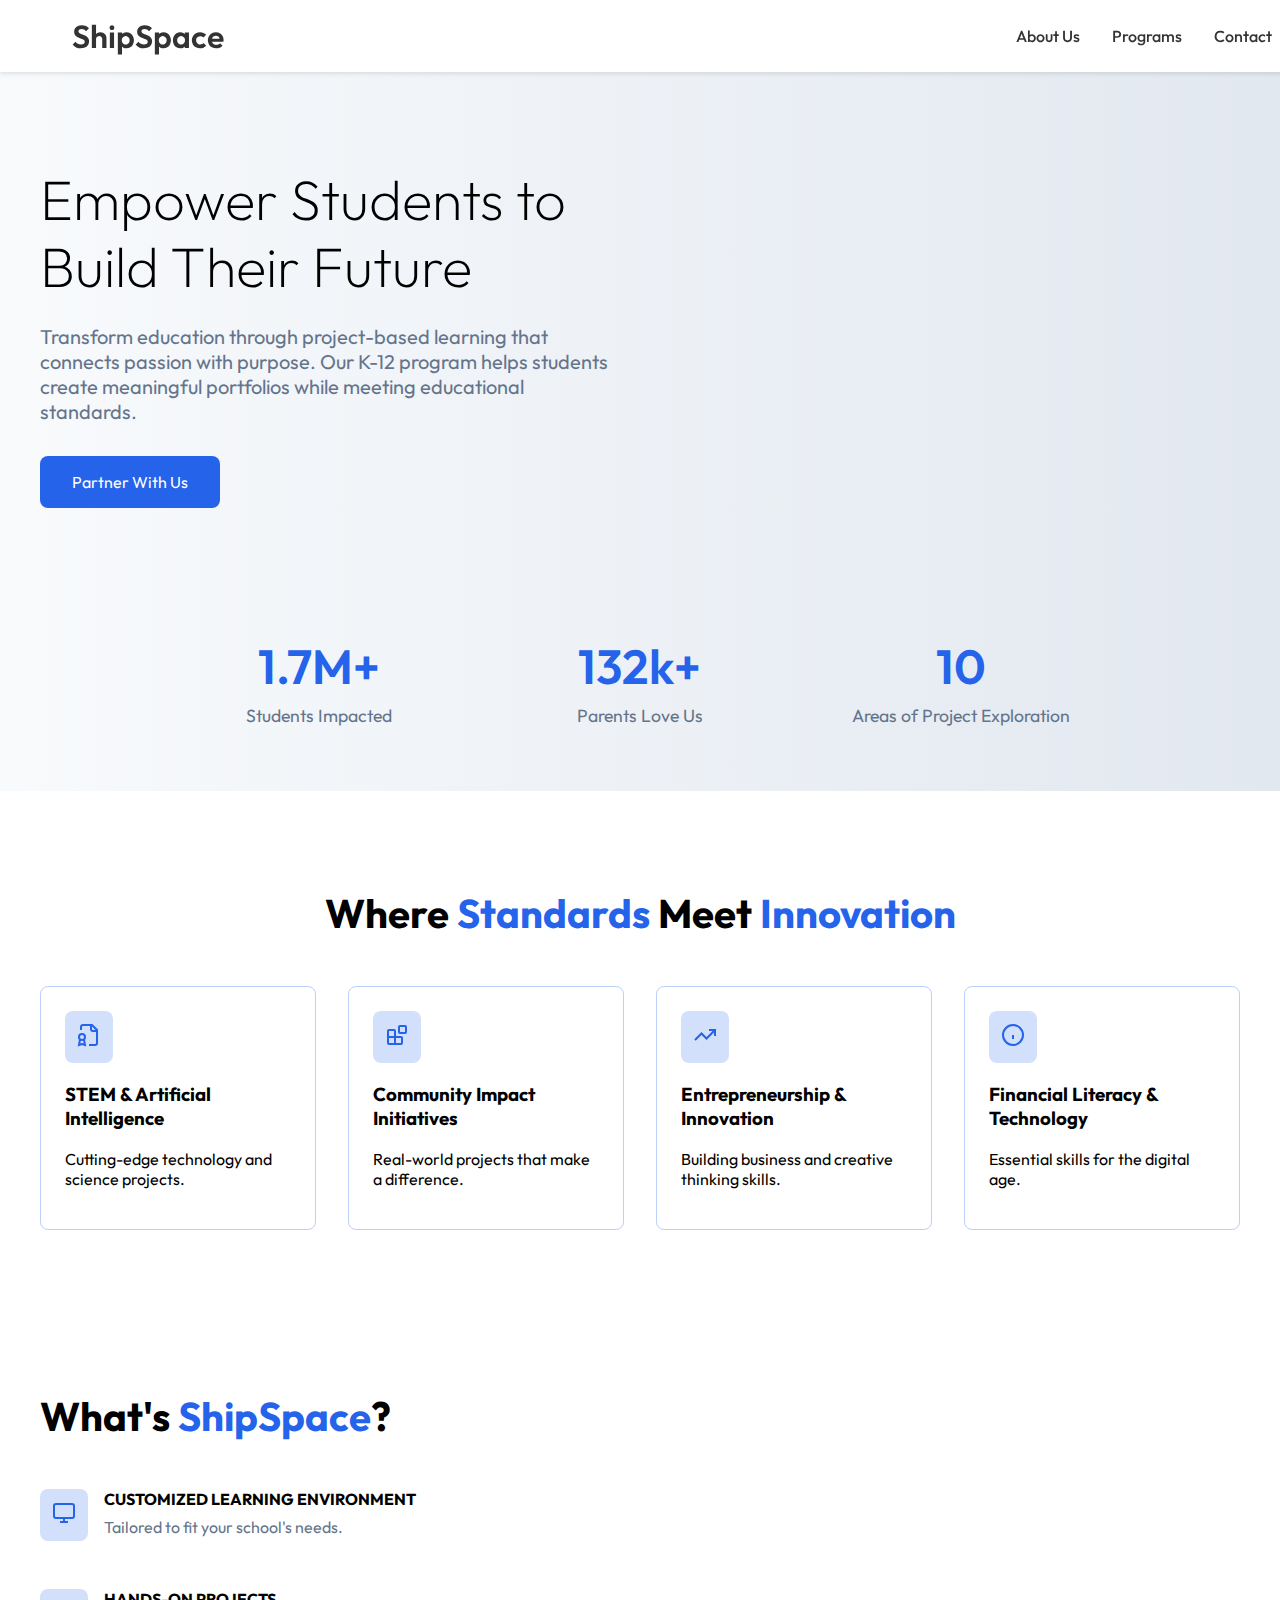
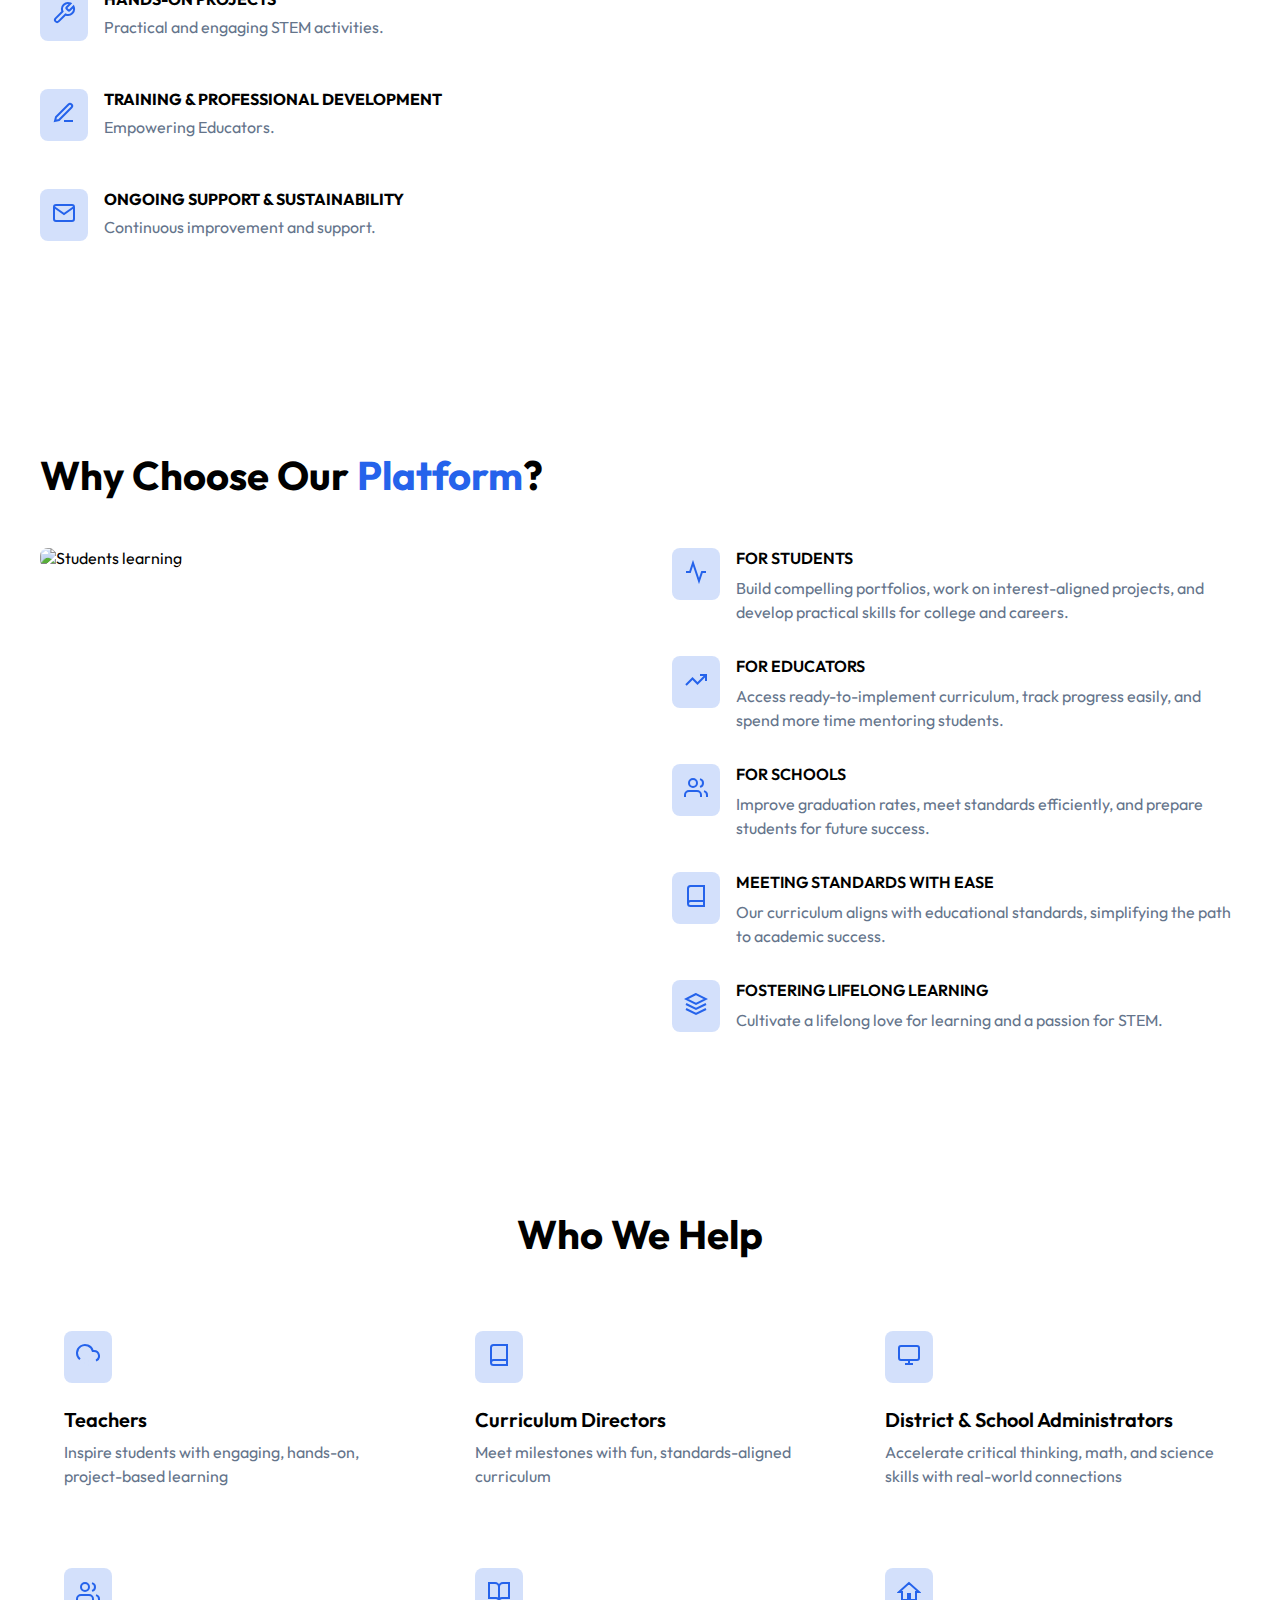
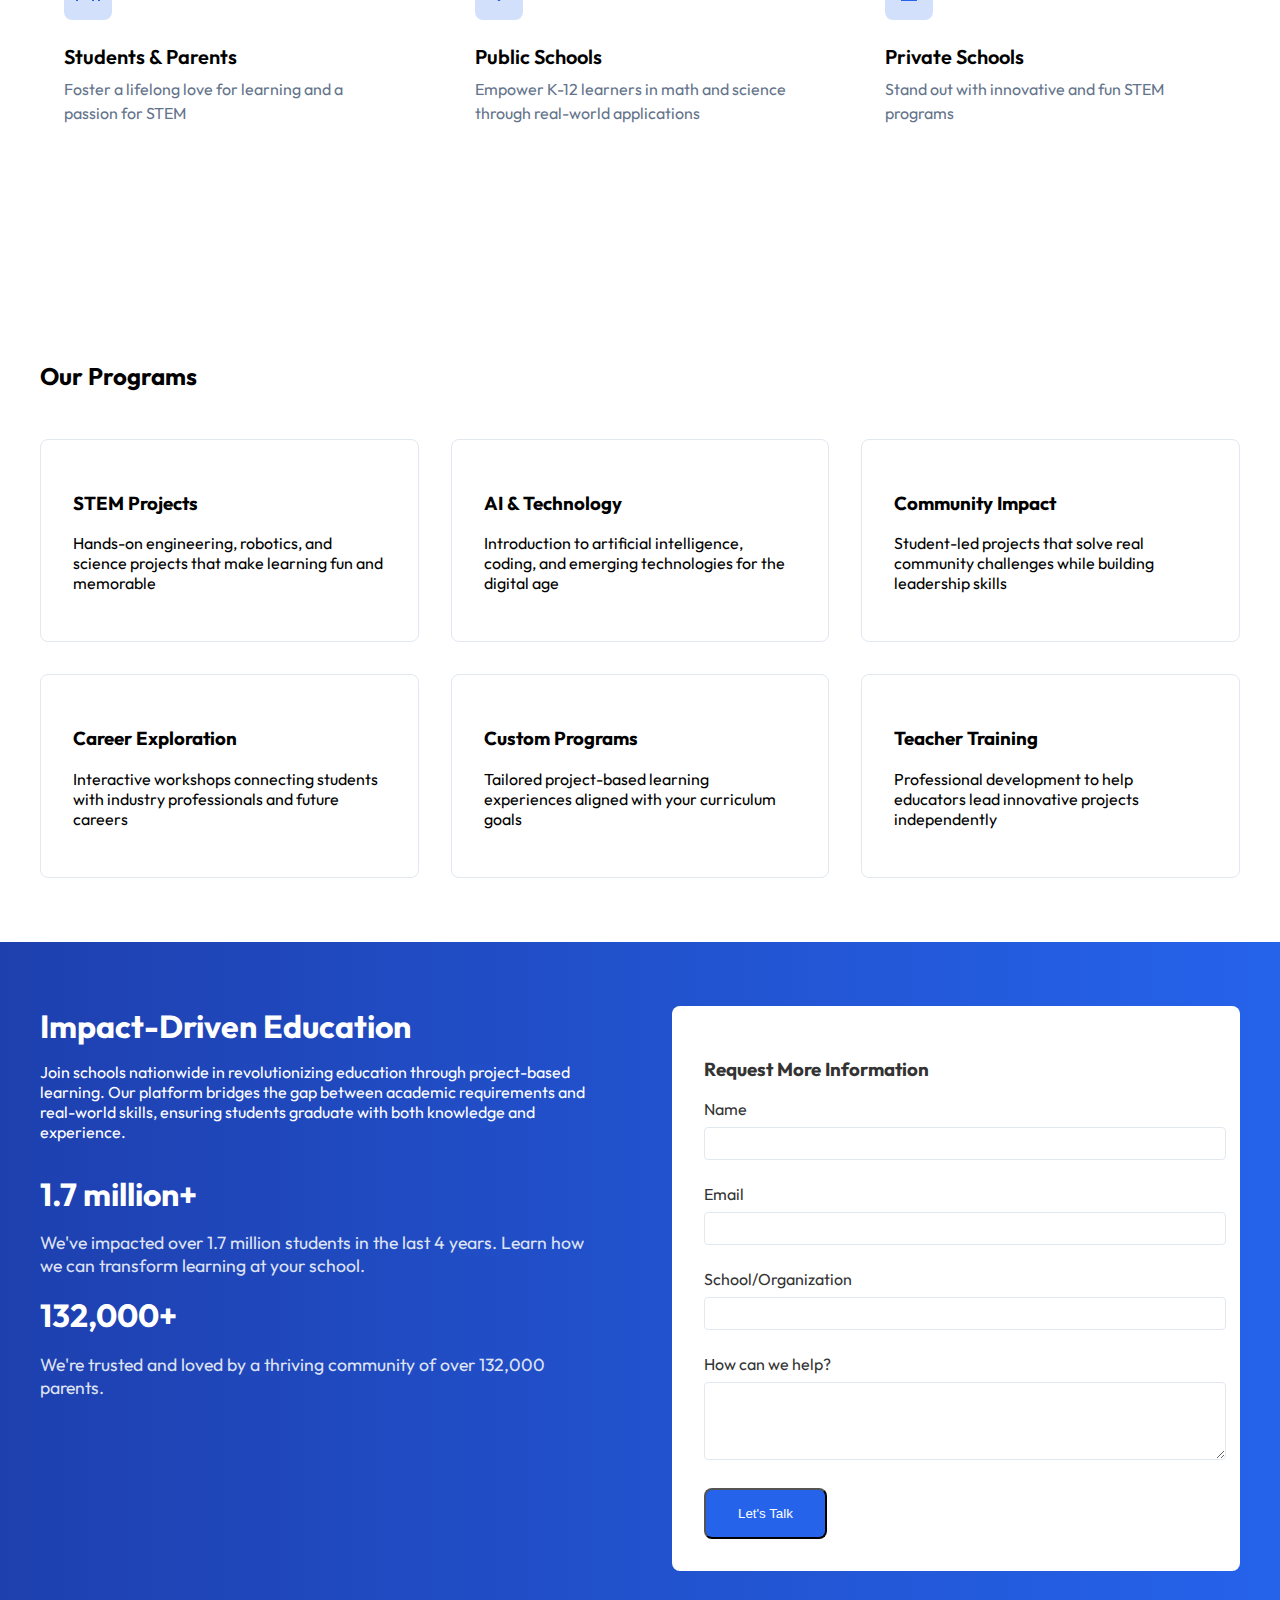
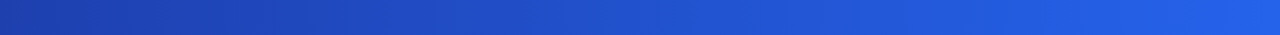
==== index.html @ 809495e4 "first commit" ====
<!DOCTYPE html>
<html lang="en">
<head>
    <meta charset="UTF-8">
    <meta name="viewport" content="width=device-width, initial-scale=1.0">
    <title>ShipSpace</title>
    <link rel="preconnect" href="https://fonts.googleapis.com">
    <link rel="preconnect" href="https://fonts.gstatic.com" crossorigin>
    <link href="https://fonts.googleapis.com/css2?family=Outfit:wght@100;200;300;400;500;600;700&display=swap" rel="stylesheet">
    
    <style>
        /* Base styles */
        html {
            scroll-behavior: smooth;
            font-family: 'Outfit', sans-serif;
        }

        body {
            margin: 0;
            padding: 0;
            overflow-x: hidden;
        }

        /* Navbar styles */
        .navbar {
            position: fixed;
            top: 0;
            width: 100%;
            background-color: white;
            padding: 1rem 2rem;
            box-shadow: 0 2px 4px rgba(0,0,0,0.1);
            z-index: 1000;
        }

        .navbar-content {
            max-width: 1200px;
            margin: 0 auto;
            display: flex;
            justify-content: space-between;
            align-items: center;
        }

        .logo {
            font-size: 2rem;
            font-weight: 600;
            color: #333;
            text-decoration: none;
        }

        .nav-links {
            display: flex;
            gap: 2rem;
        }

        .nav-links a {
            text-decoration: none;
            color: #333;
            font-weight: 500;
            transition: color 0.3s;
        }

        .nav-links a:hover {
            color: #2563eb;
        }

        /* Hero section */
        .hero {
            padding: 8rem 2rem 2rem;
            background: linear-gradient(to right, #f8fafc, #e2e8f0);
            min-height: auto;
            display: flex;
            flex-direction: column;
            align-items: center;
        }

        .hero-content {
            max-width: 1200px;
            margin: 0 auto;
            display: grid;
            grid-template-columns: 1fr 1fr;
            gap: 4rem;
            align-items: center;
        }

        .hero-text h1 {
            font-size: 3.5rem;
            font-weight: 200;
            margin-bottom: 1.5rem;
            line-height: 1.2;
        }

        .hero-text p {
            font-size: 1.25rem;
            color: #64748b;
            margin-bottom: 2rem;
        }

        .cta-button {
            display: inline-block;
            padding: 1rem 2rem;
            background-color: #2563eb;
            color: white;
            text-decoration: none;
            border-radius: 0.5rem;
            transition: background-color 0.3s;
        }

        .cta-button:hover {
            background-color: #1d4ed8;
        }

        /* Features section */
        .features {
            padding: 0 2rem 8rem;
            background: white;
        }

        .features-content {
            max-width: 1200px;
            margin: 0 auto;
            margin-bottom: 4rem;
        }

        .features-grid {
            display: grid;
            grid-template-columns: repeat(3, 1fr);
            gap: 2rem;
            margin-top: 3rem;
        }

        .feature-card {
            padding: 2rem;
            border: 1px solid #e2e8f0;
            border-radius: 0.5rem;
            transition: transform 0.3s, box-shadow 0.3s;
        }

        .feature-card:hover {
            transform: translateY(-5px);
            box-shadow: 0 4px 6px rgba(0,0,0,0.1);
        }

        /* Contact section */
        .contact {
            padding: 4rem 2rem;
            background: linear-gradient(to right, #1e40af, #2563eb);
            color: white;
        }

        .contact-content {
            max-width: 1200px;
            margin: 0 auto;
            display: grid;
            grid-template-columns: 1fr 1fr;
            gap: 4rem;
        }

        .contact-form {
            background: white;
            padding: 2rem;
            border-radius: 0.5rem;
            color: #333;
        }

        .form-group {
            margin-bottom: 1.5rem;
        }

        .form-group label {
            display: block;
            margin-bottom: 0.5rem;
        }

        .form-group input,
        .form-group textarea {
            width: 100%;
            padding: 0.5rem;
            border: 1px solid #e2e8f0;
            border-radius: 0.25rem;
        }

        /* Footer */
        .footer {
            background: #0f172a;
            color: white;
            padding: 4rem 2rem;
        }

        .footer-content {
            max-width: 1200px;
            margin: 0 auto;
            display: grid;
            grid-template-columns: repeat(4, 1fr);
            gap: 2rem;
        }

        .footer-column h3 {
            margin-bottom: 1.5rem;
        }

        .footer-column ul {
            list-style: none;
            padding: 0;
        }

        .footer-column ul li {
            margin-bottom: 0.5rem;
        }

        .footer-column ul a {
            color: #94a3b8;
            text-decoration: none;
            transition: color 0.3s;
        }

        .footer-column ul a:hover {
            color: white;
        }

        /* Responsive design */
        @media (max-width: 768px) {
            .hero-content,
            .features-grid,
            .contact-content,
            .footer-content {
                grid-template-columns: 1fr;
            }

            .nav-links {
                display: none;
            }

            .hero {
                padding: 6rem 1rem 3rem;
            }

            .hero-text h1 {
                font-size: 2.5rem;
            }
        }

        /* Add these styles to your existing CSS */

        .text-blue {
            color: #2563eb;
        }

        .text-center {
            text-align: center;
        }

        /* Benefits section */
        .benefits {
            padding: 4rem 2rem;
            background: white;
        }

        .benefits-content {
            max-width: 1200px;
            margin: 0 auto;
        }

        .benefits-content h2 {
            font-size: 2.5rem;
            margin-bottom: 3rem;
        }

        .benefits-grid {
            display: grid;
            grid-template-columns: repeat(4, 1fr);
            gap: 2rem;
        }

        .benefit-card {
            padding: 1.5rem;
            border: 1px solid rgba(37, 99, 235, 0.3);
            border-radius: 0.5rem;
            transition: all 0.3s ease;
        }

        .benefit-card:hover {
            background: #EFF2FE;
        }

        .icon-container {
            background: rgba(37, 99, 235, 0.2);
            width: fit-content;
            padding: 0.75rem;
            border-radius: 0.5rem;
            margin-bottom: 1rem;
        }

        .icon-container svg {
            color: #2563eb;
        }

        /* What's ShipSpace section */
        .what-is {
            padding: 4rem 2rem;
            background: white;
        }

        .what-is-content {
            max-width: 1200px;
            margin: 0 auto;
        }

        .what-is-content h2 {
            font-size: 2.5rem;
            margin-bottom: 3rem;
        }

        .what-is-grid {
            display: grid;
            grid-template-columns: 1fr 1fr;
            gap: 4rem;
            align-items: center;
        }

        .feature-item {
            display: flex;
            gap: 1rem;
            margin-bottom: 2rem;
        }

        .feature-item h3 {
            font-size: 1rem;
            text-transform: uppercase;
            margin: 0;
        }

        .feature-item p {
            margin: 0.5rem 0 0 0;
            color: #64748b;
        }

        /* Responsive adjustments */
        @media (max-width: 768px) {
            .benefits-grid {
                grid-template-columns: 1fr 1fr;
            }
            
            .what-is-grid {
                grid-template-columns: 1fr;
            }
        }

        @media (max-width: 480px) {
            .benefits-grid {
                grid-template-columns: 1fr;
            }
        }

        /* Add these styles to your existing CSS */

        .why-section {
            padding: 4rem 2rem;
            background: white;
        }

        .why-content {
            max-width: 1200px;
            margin: 0 auto;
        }

        .why-content h2 {
            font-size: 2.5rem;
            margin-bottom: 3rem;
        }

        .why-grid {
            display: grid;
            grid-template-columns: 1fr 1fr;
            gap: 4rem;
            align-items: start;
        }

        .why-image img {
            width: 100%;
            height: auto;
            border-radius: 0.5rem;
        }

        .why-features {
            display: flex;
            flex-direction: column;
            gap: 2rem;
        }

        .why-feature {
            display: flex;
            gap: 1rem;
            align-items: flex-start;
        }

        .why-feature-text h3 {
            font-size: 1rem;
            font-weight: 600;
            margin: 0;
            text-transform: uppercase;
        }

        .why-feature-text p {
            margin: 0.5rem 0 0 0;
            color: #64748b;
            line-height: 1.5;
        }

        @media (max-width: 768px) {
            .why-grid {
                grid-template-columns: 1fr;
            }
            
            .why-image {
                order: -1;
            }
        }

        /* Add these styles to your existing CSS */

        .who-we-help {
            padding: 4rem 2rem;
            background: white;
        }

        .who-we-help-content {
            max-width: 1200px;
            margin: 0 auto;
        }

        .who-we-help-content h2 {
            font-size: 2.5rem;
            margin-bottom: 3rem;
        }

        .help-grid {
            display: grid;
            grid-template-columns: repeat(3, 1fr);
            gap: 2rem;
        }

        .help-card {
            display: flex;
            flex-direction: column;
            gap: 0.5rem;
            padding: 1.5rem;
            border-radius: 0.5rem;
            transition: all 0.3s ease;
            cursor: pointer;
        }

        .help-card:hover {
            background: #EFF2FE;
        }

        .help-card h3 {
            font-size: 1.25rem;
            font-weight: 600;
            margin: 0;
        }

        .help-card p {
            color: #64748b;
            margin: 0;
            line-height: 1.5;
        }

        /* Add this to your existing media queries */
        @media (max-width: 768px) {
            .help-grid {
                grid-template-columns: repeat(2, 1fr);
            }
        }

        @media (max-width: 480px) {
            .help-grid {
                grid-template-columns: 1fr;
            }
        }

        /* Add this to your existing style section */
        .stats {
            padding: 2rem;
            margin-top: 4rem;
            background: transparent;
            width: 100%;
            margin-bottom: -2rem;
        }

        .stats-content {
            max-width: 1200px;
            margin: 0 auto;
            background: transparent;
            box-shadow: none;
            padding: 2rem;
        }

        .stats-grid {
            display: grid;
            grid-template-columns: repeat(3, 1fr);
            gap: 4rem;
            text-align: center;
            max-width: 900px;
            margin: 0 auto;
        }

        .stat-item h3 {
            font-size: 3rem;
            font-weight: 600;
            color: #2563eb;
            margin: 0;
        }

        .stat-item p {
            font-size: 1.1rem;
            color: #64748b;
            margin: 0.5rem 0 0 0;
        }

        @media (max-width: 768px) {
            .stats-grid {
                grid-template-columns: repeat(1, 1fr);
                gap: 2rem;
            }
            
            .stats {
                margin-top: -2rem;
                padding: 1rem;
            }
        }

        @media (max-width: 480px) {
            .stats-grid {
                grid-template-columns: 1fr;
            }
        }
    </style>
</head>
<body>
    <nav class="navbar">
        <div class="navbar-content">
            <a href="#" class="logo">ShipSpace</a>
            <div class="nav-links">
                <a href="#about">About Us</a>
                <a href="#programs">Programs</a>
                <a href="#contact-form">Contact</a>
            </div>
        </div>
    </nav>

    <section class="hero">
        <div class="hero-content">
            <div class="hero-text">
                <h1>Empower Students to Build Their Future</h1>
                <p>Transform education through project-based learning that connects passion with purpose. Our K-12 program helps students create meaningful portfolios while meeting educational standards.</p>
                <a href="#contact-form" class="cta-button">Partner With Us</a>
            </div>
            <div class="hero-image">
                <!-- Add your hero image here -->
            </div>
        </div>
        
        <div class="stats">
            <div class="stats-content">
                <div class="stats-grid">
                    <div class="stat-item">
                        <h3>1.7M+</h3>
                        <p>Students Impacted</p>
                    </div>
                    <div class="stat-item">
                        <h3>132k+</h3>
                        <p>Parents Love Us</p>
                    </div>
                    <div class="stat-item">
                        <h3>10</h3>
                        <p>Areas of Project Exploration</p>
                    </div>
                </div>
            </div>
        </div>
    </section>

    <section id="about" class="benefits">
        <div class="benefits-content">
            <h2 class="text-center">Where <span class="text-blue">Standards</span> Meet <span class="text-blue">Innovation</span></h2>
            <div class="benefits-grid">
                <div class="benefit-card">
                    <div class="icon-container">
                        <svg width="24" height="24" viewBox="0 0 24 24" fill="none" stroke="currentColor" stroke-width="2">
                            <path d="M12 22h6a2 2 0 0 0 2-2V7l-5-5H6a2 2 0 0 0-2 2v3"></path>
                            <path d="M14 2v4a2 2 0 0 0 2 2h4"></path>
                            <path d="M5 17a3 3 0 1 0 0-6 3 3 0 0 0 0 6z"></path>
                            <path d="M7 16.5L8 22l-3-1-3 1 1-5.5"></path>
                        </svg>
                    </div>
                    <h3>STEM & Artificial Intelligence</h3>
                    <p>Cutting-edge technology and science projects.</p>
                </div>
                <div class="benefit-card">
                    <div class="icon-container">
                        <svg width="24" height="24" viewBox="0 0 24 24" fill="none" stroke="currentColor" stroke-width="2">
                            <rect width="7" height="7" x="14" y="3" rx="1"></rect>
                            <path d="M10 21V8a1 1 0 0 0-1-1H4a1 1 0 0 0-1 1v12a1 1 0 0 0 1 1h12a1 1 0 0 0 1-1v-5a1 1 0 0 0-1-1H3"></path>
                        </svg>
                    </div>
                    <h3>Community Impact Initiatives</h3>
                    <p>Real-world projects that make a difference.</p>
                </div>
                <div class="benefit-card">
                    <div class="icon-container">
                        <svg width="24" height="24" viewBox="0 0 24 24" fill="none" stroke="currentColor" stroke-width="2">
                            <path d="M22 7L13.5 15.5 8.5 10.5 2 17"></path>
                            <path d="M16 7h6v6"></path>
                        </svg>
                    </div>
                    <h3>Entrepreneurship & Innovation</h3>
                    <p>Building business and creative thinking skills.</p>
                </div>
                <div class="benefit-card">
                    <div class="icon-container">
                        <svg width="24" height="24" viewBox="0 0 24 24" fill="none" stroke="currentColor" stroke-width="2">
                            <path d="M12 22C6.5 22 2 17.5 2 12S6.5 2 12 2s10 4.5 10 10-4.5 10-10 10z"></path>
                            <path d="M12 16v-4"></path>
                            <path d="M12 8h.01"></path>
                        </svg>
                    </div>
                    <h3>Financial Literacy & Technology</h3>
                    <p>Essential skills for the digital age.</p>
                </div>
            </div>
        </div>
    </section>

    <section class="what-is">
        <div class="what-is-content">
            <h2>What's <span class="text-blue">ShipSpace</span>?</h2>
            <div class="what-is-grid">
                <div class="what-is-text">
                    <div class="feature-item">
                        <div class="icon-container">
                            <svg width="24" height="24" viewBox="0 0 24 24" fill="none" stroke="currentColor" stroke-width="2">
                                <rect x="2" y="3" width="20" height="14" rx="2" ry="2"></rect>
                                <path d="M8 21h8"></path>
                                <path d="M12 17v4"></path>
                            </svg>
                        </div>
                        <div>
                            <h3>CUSTOMIZED LEARNING ENVIRONMENT</h3>
                            <p>Tailored to fit your school's needs.</p>
                        </div>
                    </div>
                    <div class="feature-item">
                        <div class="icon-container">
                            <svg width="24" height="24" viewBox="0 0 24 24" fill="none" stroke="currentColor" stroke-width="2">
                                <path d="M14.7 6.3a1 1 0 0 0 0 1.4l1.6 1.6a1 1 0 0 0 1.4 0l3.77-3.77a6 6 0 0 1-7.94 7.94l-6.91 6.91a2.12 2.12 0 0 1-3-3l6.91-6.91a6 6 0 0 1 7.94-7.94l-3.76 3.76z"></path>
                            </svg>
                        </div>
                        <div>
                            <h3>HANDS-ON PROJECTS</h3>
                            <p>Practical and engaging STEM activities.</p>
                        </div>
                    </div>
                    <div class="feature-item">
                        <div class="icon-container">
                            <svg width="24" height="24" viewBox="0 0 24 24" fill="none" stroke="currentColor" stroke-width="2">
                                <path d="M12 20h9"></path>
                                <path d="M16.5 3.5a2.12 2.12 0 0 1 3 3L7 19l-4 1 1-4L16.5 3.5z"></path>
                            </svg>
                        </div>
                        <div>
                            <h3>TRAINING & PROFESSIONAL DEVELOPMENT</h3>
                            <p>Empowering Educators.</p>
                        </div>
                    </div>
                    <div class="feature-item">
                        <div class="icon-container">
                            <svg width="24" height="24" viewBox="0 0 24 24" fill="none" stroke="currentColor" stroke-width="2">
                                <path d="M4 4h16c1.1 0 2 .9 2 2v12c0 1.1-.9 2-2 2H4c-1.1 0-2-.9-2-2V6c0-1.1.9-2 2-2z"></path>
                                <path d="M22 6l-10 7L2 6"></path>
                            </svg>
                        </div>
                        <div>
                            <h3>ONGOING SUPPORT & SUSTAINABILITY</h3>
                            <p>Continuous improvement and support.</p>
                        </div>
                    </div>
                </div>
                <div class="what-is-image">
                    <!-- Add your image here -->
                </div>
            </div>
        </div>
    </section>

    <section class="why-section">
        <div class="why-content">
            <h2>Why Choose Our <span class="text-blue">Platform</span>?</h2>
            <div class="why-grid">
                <div class="why-image">
                    <img src="classroom-image.jpg" alt="Students learning" class="rounded-lg">
                </div>
                <div class="why-features">
                    <div class="why-feature">
                        <div class="icon-container">
                            <svg width="24" height="24" viewBox="0 0 24 24" fill="none" stroke="currentColor" stroke-width="2">
                                <path d="M22 12h-4l-3 9L9 3l-3 9H2"></path>
                            </svg>
                        </div>
                        <div class="why-feature-text">
                            <h3>FOR STUDENTS</h3>
                            <p>Build compelling portfolios, work on interest-aligned projects, and develop practical skills for college and careers.</p>
                        </div>
                    </div>

                    <div class="why-feature">
                        <div class="icon-container">
                            <svg width="24" height="24" viewBox="0 0 24 24" fill="none" stroke="currentColor" stroke-width="2">
                                <path d="M22 7L13.5 15.5 8.5 10.5 2 17"></path>
                                <path d="M16 7h6v6"></path>
                            </svg>
                        </div>
                        <div class="why-feature-text">
                            <h3>FOR EDUCATORS</h3>
                            <p>Access ready-to-implement curriculum, track progress easily, and spend more time mentoring students.</p>
                        </div>
                    </div>

                    <div class="why-feature">
                        <div class="icon-container">
                            <svg width="24" height="24" viewBox="0 0 24 24" fill="none" stroke="currentColor" stroke-width="2">
                                <path d="M17 21v-2a4 4 0 0 0-4-4H5a4 4 0 0 0-4 4v2"></path>
                                <circle cx="9" cy="7" r="4"></circle>
                                <path d="M23 21v-2a4 4 0 0 0-3-3.87"></path>
                                <path d="M16 3.13a4 4 0 0 1 0 7.75"></path>
                            </svg>
                        </div>
                        <div class="why-feature-text">
                            <h3>FOR SCHOOLS</h3>
                            <p>Improve graduation rates, meet standards efficiently, and prepare students for future success.</p>
                        </div>
                    </div>

                    <div class="why-feature">
                        <div class="icon-container">
                            <svg width="24" height="24" viewBox="0 0 24 24" fill="none" stroke="currentColor" stroke-width="2">
                                <path d="M4 19.5v-15A2.5 2.5 0 0 1 6.5 2H20v20H6.5a2.5 2.5 0 0 1 0-5H20"></path>
                            </svg>
                        </div>
                        <div class="why-feature-text">
                            <h3>MEETING STANDARDS WITH EASE</h3>
                            <p>Our curriculum aligns with educational standards, simplifying the path to academic success.</p>
                        </div>
                    </div>

                    <div class="why-feature">
                        <div class="icon-container">
                            <svg width="24" height="24" viewBox="0 0 24 24" fill="none" stroke="currentColor" stroke-width="2">
                                <path d="M12 2L2 7l10 5 10-5-10-5zM2 17l10 5 10-5M2 12l10 5 10-5"></path>
                            </svg>
                        </div>
                        <div class="why-feature-text">
                            <h3>FOSTERING LIFELONG LEARNING</h3>
                            <p>Cultivate a lifelong love for learning and a passion for STEM.</p>
                        </div>
                    </div>
                </div>
            </div>
        </div>
    </section>

    <section class="who-we-help">
        <div class="who-we-help-content">
            <h2 class="text-center">Who We Help</h2>
            <div class="help-grid">
                <div class="help-card">
                    <div class="icon-container">
                        <svg width="24" height="24" viewBox="0 0 24 24" fill="none" stroke="currentColor" stroke-width="2">
                            <path d="M20 17.58A5 5 0 0018 8h-1.26A8 8 0 104 16.25"></path>
                            <path d="M8 16h.01"></path>
                            <path d="M8 20h.01"></path>
                            <path d="M12 18h.01"></path>
                            <path d="M12 22h.01"></path>
                            <path d="M16 16h.01"></path>
                            <path d="M16 20h.01"></path>
                        </svg>
                    </div>
                    <h3>Teachers</h3>
                    <p>Inspire students with engaging, hands-on, project-based learning</p>
                </div>

                <div class="help-card">
                    <div class="icon-container">
                        <svg width="24" height="24" viewBox="0 0 24 24" fill="none" stroke="currentColor" stroke-width="2">
                            <path d="M4 19.5v-15A2.5 2.5 0 016.5 2H20v20H6.5a2.5 2.5 0 010-5H20"></path>
                        </svg>
                    </div>
                    <h3>Curriculum Directors</h3>
                    <p>Meet milestones with fun, standards-aligned curriculum</p>
                </div>

                <div class="help-card">
                    <div class="icon-container">
                        <svg width="24" height="24" viewBox="0 0 24 24" fill="none" stroke="currentColor" stroke-width="2">
                            <rect x="2" y="3" width="20" height="14" rx="2" ry="2"></rect>
                            <path d="M8 21h8"></path>
                            <path d="M12 17v4"></path>
                        </svg>
                    </div>
                    <h3>District & School Administrators</h3>
                    <p>Accelerate critical thinking, math, and science skills with real-world connections</p>
                </div>

                <div class="help-card">
                    <div class="icon-container">
                        <svg width="24" height="24" viewBox="0 0 24 24" fill="none" stroke="currentColor" stroke-width="2">
                            <path d="M17 21v-2a4 4 0 00-4-4H5a4 4 0 00-4 4v2"></path>
                            <circle cx="9" cy="7" r="4"></circle>
                            <path d="M23 21v-2a4 4 0 00-3-3.87"></path>
                            <path d="M16 3.13a4 4 0 010 7.75"></path>
                        </svg>
                    </div>
                    <h3>Students & Parents</h3>
                    <p>Foster a lifelong love for learning and a passion for STEM</p>
                </div>

                <div class="help-card">
                    <div class="icon-container">
                        <svg width="24" height="24" viewBox="0 0 24 24" fill="none" stroke="currentColor" stroke-width="2">
                            <path d="M2 3h6a4 4 0 014 4v14a3 3 0 00-3-3H2z"></path>
                            <path d="M22 3h-6a4 4 0 00-4 4v14a3 3 0 013-3h7z"></path>
                        </svg>
                    </div>
                    <h3>Public Schools</h3>
                    <p>Empower K-12 learners in math and science through real-world applications</p>
                </div>

                <div class="help-card">
                    <div class="icon-container">
                        <svg width="24" height="24" viewBox="0 0 24 24" fill="none" stroke="currentColor" stroke-width="2">
                            <path d="M12 3L2 12h3v8h6v-6h2v6h6v-8h3L12 3z"></path>
                        </svg>
                    </div>
                    <h3>Private Schools</h3>
                    <p>Stand out with innovative and fun STEM programs</p>
                </div>
            </div>
        </div>
    </section>

    <section id="programs" class="features"></section>
        <div class="features-content">
            <h2>Our Programs</h2>
            <div class="features-grid">
                <div class="feature-card">
                    <h3>STEM Projects</h3>
                    <p>Hands-on engineering, robotics, and science projects that make learning fun and memorable</p>
                </div>
                <div class="feature-card">
                    <h3>AI & Technology</h3>
                    <p>Introduction to artificial intelligence, coding, and emerging technologies for the digital age</p>
                </div>
                <div class="feature-card">
                    <h3>Community Impact</h3>
                    <p>Student-led projects that solve real community challenges while building leadership skills</p>
                </div>
                <div class="feature-card">
                    <h3>Career Exploration</h3>
                    <p>Interactive workshops connecting students with industry professionals and future careers</p>
                </div>
                <div class="feature-card">
                    <h3>Custom Programs</h3>
                    <p>Tailored project-based learning experiences aligned with your curriculum goals</p>
                </div>
                <div class="feature-card">
                    <h3>Teacher Training</h3>
                    <p>Professional development to help educators lead innovative projects independently</p>
                </div>
            </div>
        </div>
    </section>

    <section id="impact" class="contact" style="background: linear-gradient(to right, #1e40af, #2563eb);">
        <div class="contact-content">
            <div class="contact-info">
                <h2 style="font-size: 2.0rem; margin: 0;">Impact-Driven Education</h2>
                <p style="margin-bottom: 2rem;">Join schools nationwide in revolutionizing education through project-based learning. Our platform bridges the gap between academic requirements and real-world skills, ensuring students graduate with both knowledge and experience.</p>
                <div class="impact-stats">
                    <div>
                        <h3 style="font-size: 2.0rem; margin: 0;">1.7 million+</h3>
                        <p style="font-size: 1.1rem; color: #f1f5f9; opacity: 0.9;">We've impacted over 1.7 million students in the last 4 years. Learn how we can transform learning at your school.</p>
                    </div>
                    <div>
                        <h3 style="font-size: 2.0rem; margin: 0;">132,000+</h3>
                        <p style="font-size: 1.1rem; color: #f1f5f9; opacity: 0.9;">We're trusted and loved by a thriving community of over 132,000 parents.</p>
                    </div>
                </div>
            </div>
            <div class="contact-form">
                <div id="contact-form">
                    <h3>Request More Information</h3>
                    <form action="https://formspree.io/f/xqakrzwn" method="POST">
                        <div class="form-group">
                            <label for="name">Name</label>
                            <input type="text" id="name" name="name" required>
                        </div>
                        <div class="form-group">
                            <label for="email">Email</label>
                            <input type="email" id="email" name="email" required>
                        </div>
                        <div class="form-group">
                            <label for="school">School/Organization</label>
                            <input type="text" id="school" name="school" required>
                        </div>
                        <div class="form-group">
                            <label for="message">How can we help?</label>
                            <textarea id="message" name="message" rows="4" required></textarea>
                        </div>
                        <button type="submit" class="cta-button">Let's Talk</button>
                    </form>
                </div>
            </div>
        </div>
    </section>

    <!-- Footer Section (Commented Out)
    <footer class="footer">
        <div class="footer-content">
            <div class="footer-column">
                <h3>ShipSpace</h3>
                <p>Transforming education through hands-on learning</p>
            </div>
            <div class="footer-column">
                <h3>Programs</h3>
                <ul>
                    <li><a href="#">STEM Projects</a></li>
                    <li><a href="#">AI & Technology</a></li>
                    <li><a href="#">Community Impact</a></li>
                    <li><a href="#">Career Exploration</a></li>
                </ul>
            </div>
            <div class="footer-column">
                <h3>Company</h3>
                <ul>
                    <li><a href="#">About Us</a></li>
                    <li><a href="#">Our Impact</a></li>
                    <li><a href="#">Careers</a></li>
                    <li><a href="#">Blog</a></li>
                </ul>
            </div>
            <div class="footer-column">
                <h3>Connect</h3>
                <ul>
                    <li><a href="#">Contact Us</a></li>
                    <li><a href="#">Partner With Us</a></li>
                    <li><a href="#">Newsletter</a></li>
                </ul>
            </div>
        </div>
    </footer>
    -->
</body>
</html>
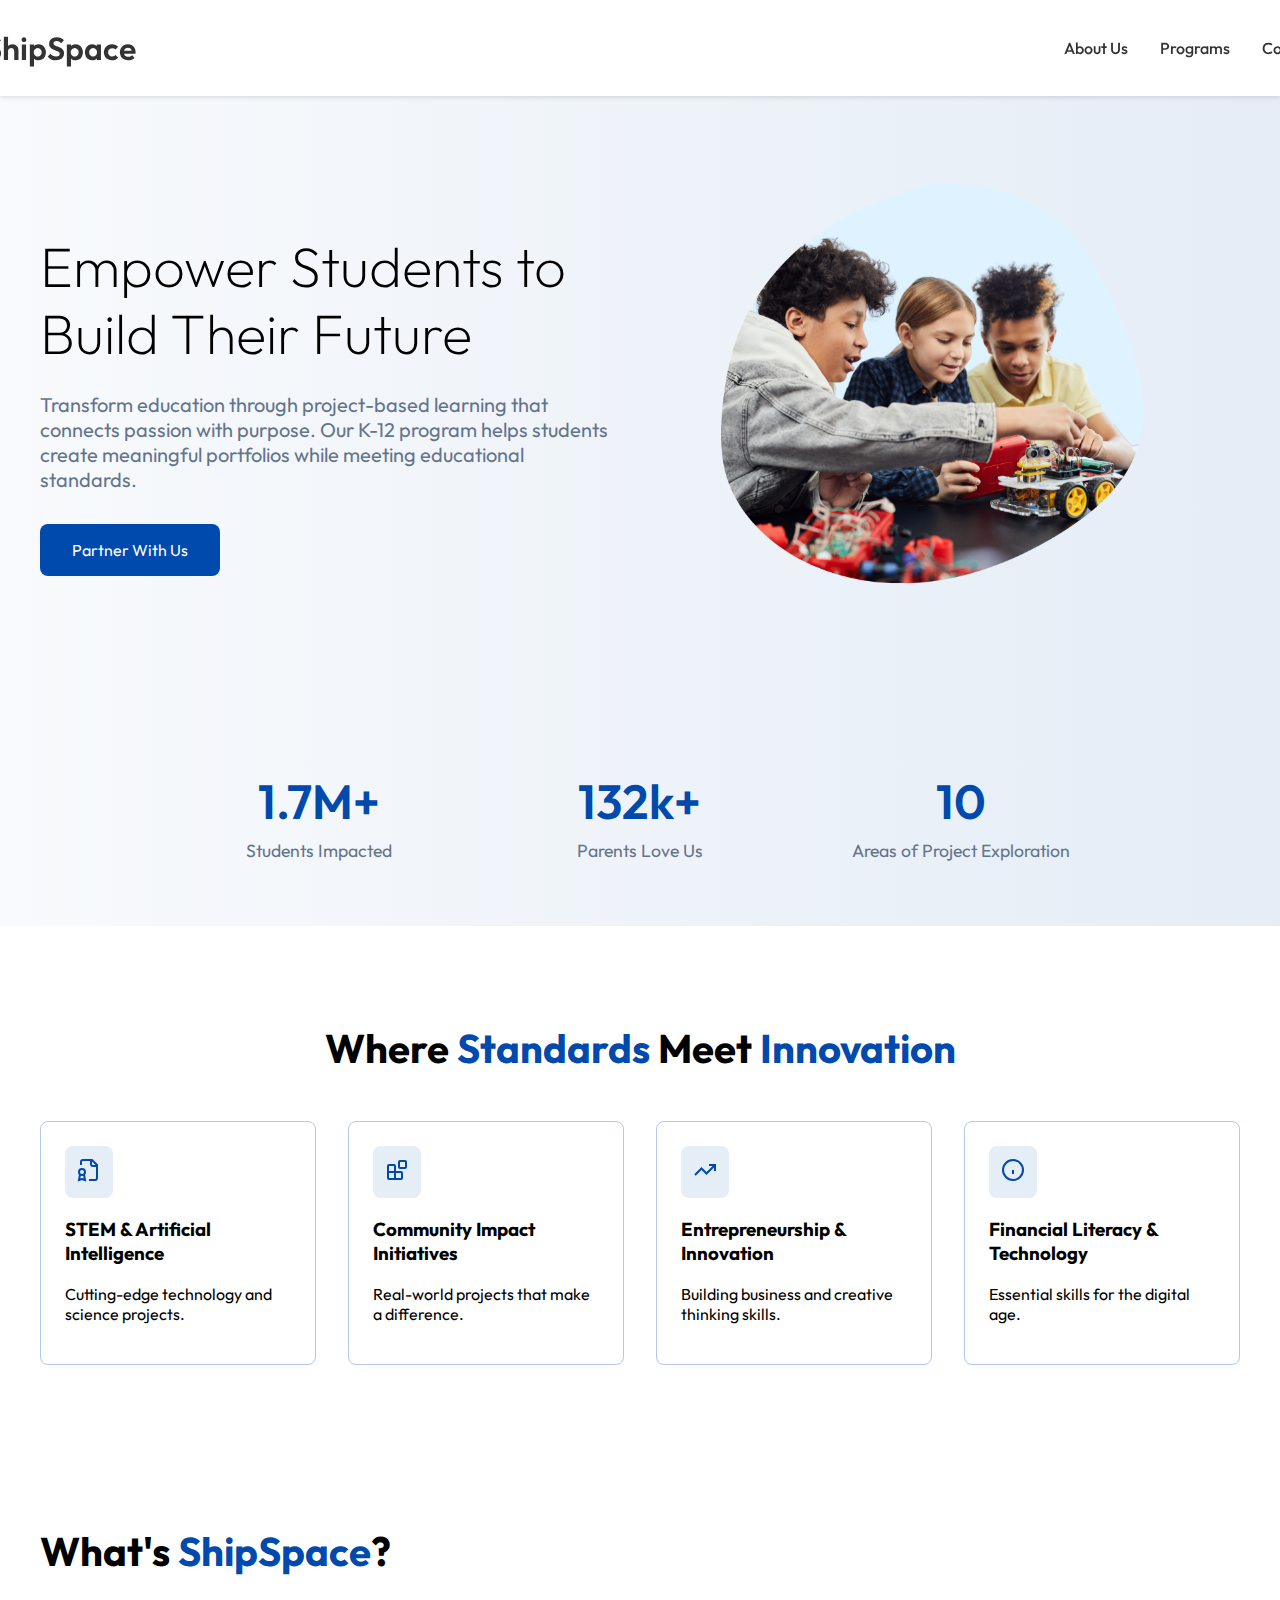
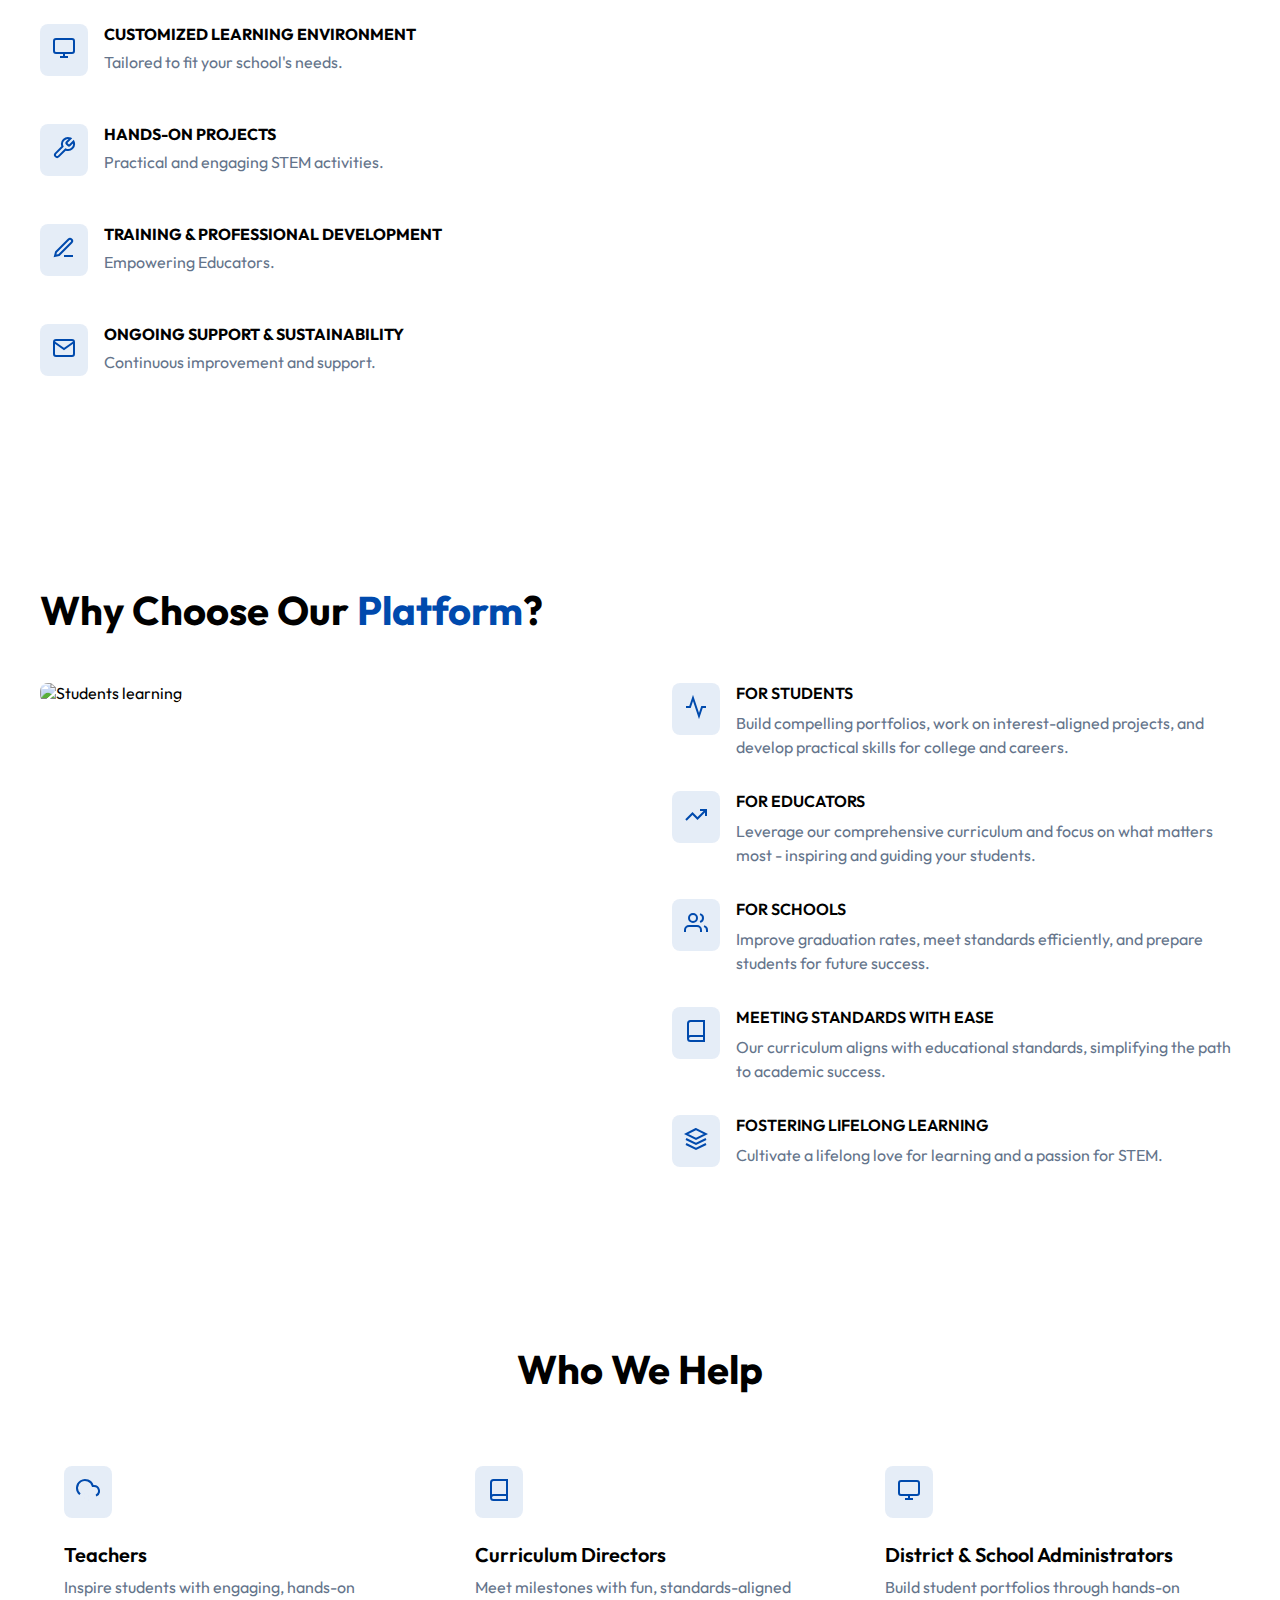
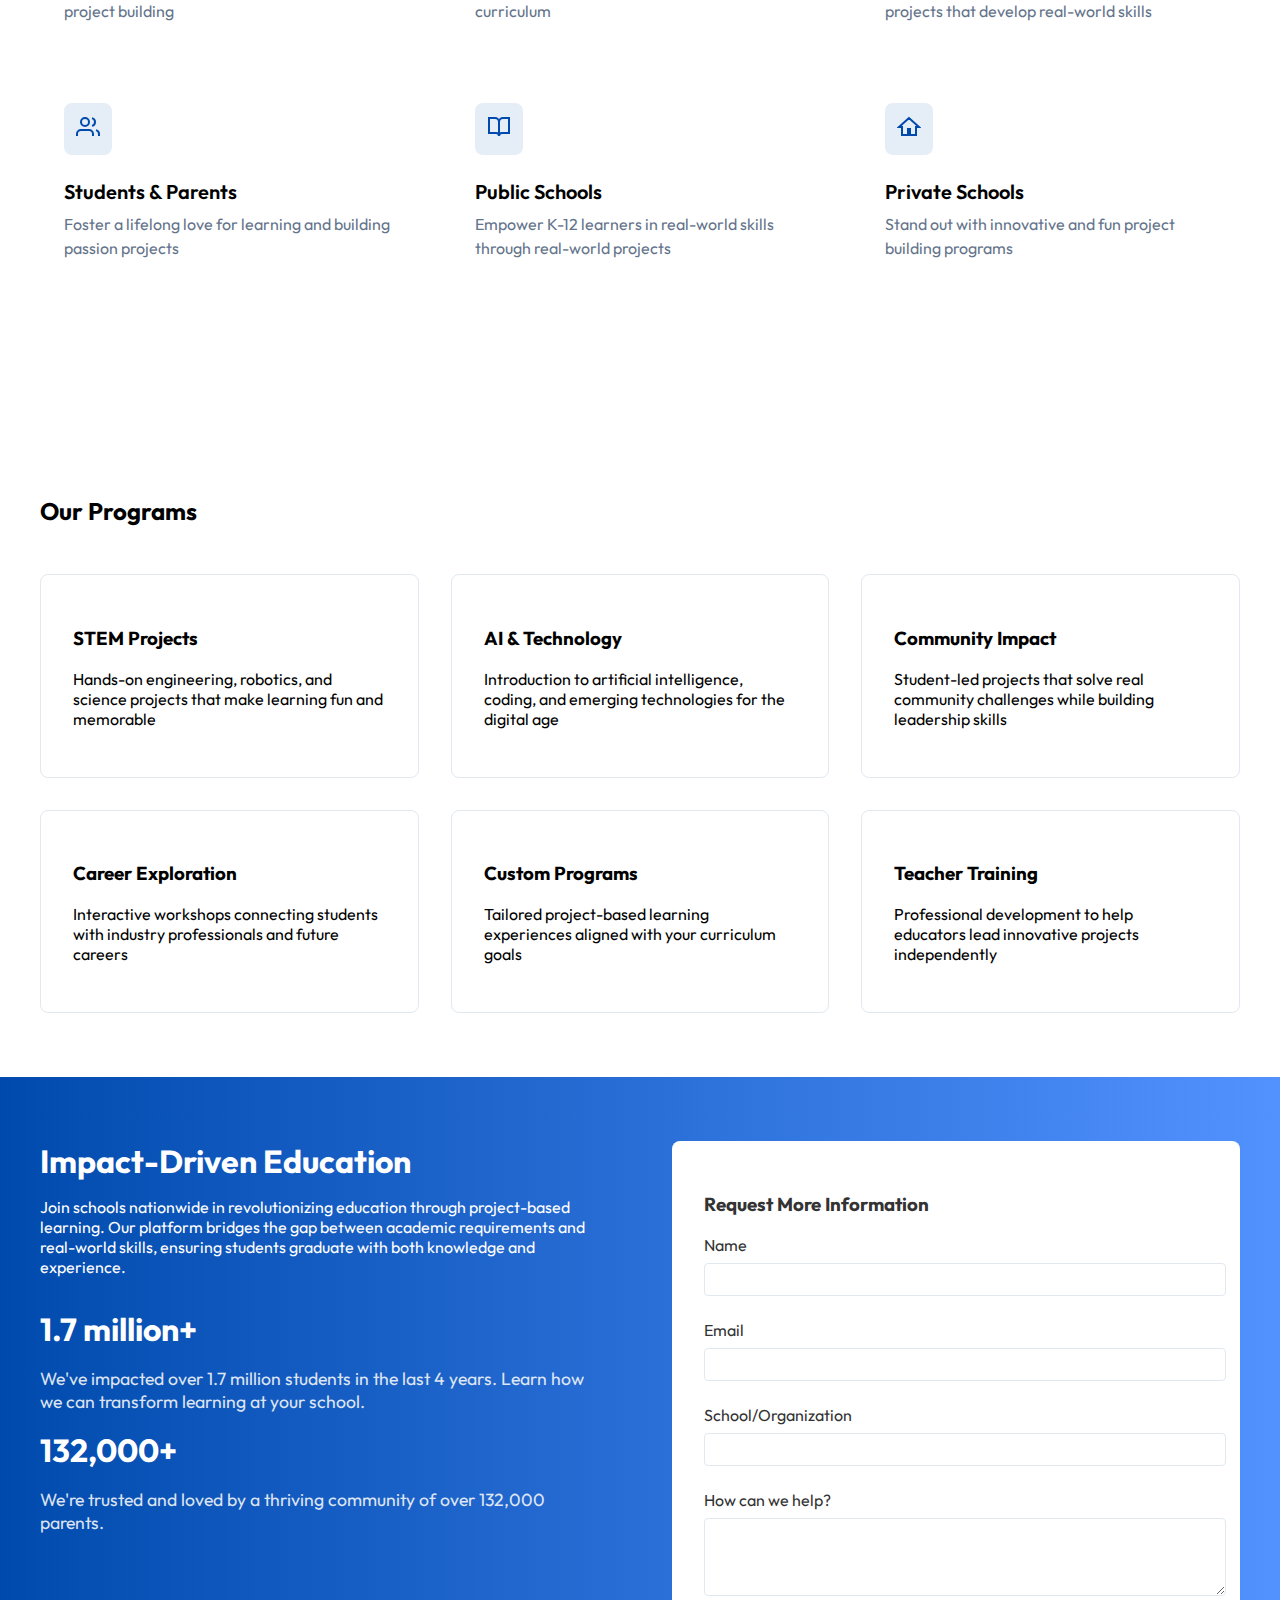
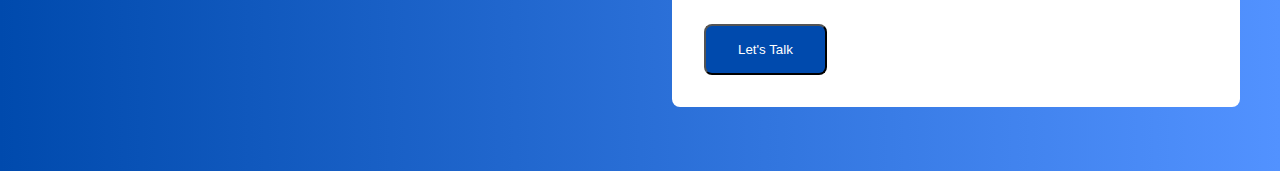
==== commit 8213d596: "Image updates" ====
--- a/index.html
+++ b/index.html
@@ -27,7 +27,7 @@
             top: 0;
             width: 100%;
             background-color: white;
-            padding: 1rem 2rem;
+            padding: 1rem 0;
             box-shadow: 0 2px 4px rgba(0,0,0,0.1);
             z-index: 1000;
         }
@@ -38,6 +38,7 @@
             display: flex;
             justify-content: space-between;
             align-items: center;
+            padding-left: 0;
         }
 
         .logo {
@@ -50,6 +51,7 @@
         .nav-links {
             display: flex;
             gap: 2rem;
+            margin-right: -5rem;
         }
 
         .nav-links a {
@@ -60,13 +62,13 @@
         }
 
         .nav-links a:hover {
-            color: #2563eb;
+            color: #5292ff;
         }
 
         /* Hero section */
         .hero {
             padding: 8rem 2rem 2rem;
-            background: linear-gradient(to right, #f8fafc, #e2e8f0);
+            background: linear-gradient(to right, #f8fafc, rgba(0, 74, 173, 0.1));
             min-height: auto;
             display: flex;
             flex-direction: column;
@@ -98,7 +100,7 @@
         .cta-button {
             display: inline-block;
             padding: 1rem 2rem;
-            background-color: #2563eb;
+            background-color: #004aad;
             color: white;
             text-decoration: none;
             border-radius: 0.5rem;
@@ -106,7 +108,7 @@
         }
 
         .cta-button:hover {
-            background-color: #1d4ed8;
+            background-color: #5292ff;
         }
 
         /* Features section */
@@ -137,13 +139,13 @@
 
         .feature-card:hover {
             transform: translateY(-5px);
-            box-shadow: 0 4px 6px rgba(0,0,0,0.1);
+            box-shadow: 0 4px 6px rgba(0, 74, 173, 0.2);
         }
 
         /* Contact section */
         .contact {
             padding: 4rem 2rem;
-            background: linear-gradient(to right, #1e40af, #2563eb);
+            background: linear-gradient(to right, #004aad, #5292ff) !important;
             color: white;
         }
 
@@ -242,7 +244,7 @@
         /* Add these styles to your existing CSS */
 
         .text-blue {
-            color: #2563eb;
+            color: #004aad;
         }
 
         .text-center {
@@ -273,17 +275,17 @@
 
         .benefit-card {
             padding: 1.5rem;
-            border: 1px solid rgba(37, 99, 235, 0.3);
+            border: 1px solid rgba(0, 74, 173, 0.3);
             border-radius: 0.5rem;
             transition: all 0.3s ease;
         }
 
         .benefit-card:hover {
-            background: #EFF2FE;
+            background: rgba(0, 74, 173, 0.1);
         }
 
         .icon-container {
-            background: rgba(37, 99, 235, 0.2);
+            background: rgba(0, 74, 173, 0.1);
             width: fit-content;
             padding: 0.75rem;
             border-radius: 0.5rem;
@@ -291,7 +293,7 @@
         }
 
         .icon-container svg {
-            color: #2563eb;
+            color: #004aad;
         }
 
         /* What's ShipSpace section */
@@ -450,7 +452,7 @@
         }
 
         .help-card:hover {
-            background: #EFF2FE;
+            background: rgba(0, 74, 173, 0.1);
         }
 
         .help-card h3 {
@@ -507,7 +509,7 @@
         .stat-item h3 {
             font-size: 3rem;
             font-weight: 600;
-            color: #2563eb;
+            color: #004aad;
             margin: 0;
         }
 
@@ -533,13 +535,28 @@
             .stats-grid {
                 grid-template-columns: 1fr;
             }
+        }
+
+        .logo-container {
+            display: flex;
+            align-items: center;
+            gap: 0.5rem;
+            margin-left: -8rem;
+        }
+
+        .logo-image {
+            height: 4rem;
+            width: auto;
         }
     </style>
 </head>
 <body>
     <nav class="navbar">
         <div class="navbar-content">
-            <a href="#" class="logo">ShipSpace</a>
+            <div class="logo-container">
+                <img src="images/rocket_logo.png" alt="ShipSpace Logo" class="logo-image">
+                <a href="#" class="logo">ShipSpace</a>
+            </div>
             <div class="nav-links">
                 <a href="#about">About Us</a>
                 <a href="#programs">Programs</a>
@@ -556,7 +573,7 @@
                 <a href="#contact-form" class="cta-button">Partner With Us</a>
             </div>
             <div class="hero-image">
-                <!-- Add your hero image here -->
+                <img src="images/hero_image.png" alt="Students working on projects" style="width: 90%; height: auto;">
             </div>
         </div>
         
@@ -721,7 +738,7 @@
                         </div>
                         <div class="why-feature-text">
                             <h3>FOR EDUCATORS</h3>
-                            <p>Access ready-to-implement curriculum, track progress easily, and spend more time mentoring students.</p>
+                            <p>Leverage our comprehensive curriculum and focus on what matters most - inspiring and guiding your students.</p>
                         </div>
                     </div>
 
@@ -785,7 +802,7 @@
                         </svg>
                     </div>
                     <h3>Teachers</h3>
-                    <p>Inspire students with engaging, hands-on, project-based learning</p>
+                    <p>Inspire students with engaging, hands-on project building</p>
                 </div>
 
                 <div class="help-card">
@@ -807,7 +824,7 @@
                         </svg>
                     </div>
                     <h3>District & School Administrators</h3>
-                    <p>Accelerate critical thinking, math, and science skills with real-world connections</p>
+                    <p>Build student portfolios through hands-on projects that develop real-world skills</p>
                 </div>
 
                 <div class="help-card">
@@ -820,7 +837,7 @@
                         </svg>
                     </div>
                     <h3>Students & Parents</h3>
-                    <p>Foster a lifelong love for learning and a passion for STEM</p>
+                    <p>Foster a lifelong love for learning and building passion projects</p>
                 </div>
 
                 <div class="help-card">
@@ -831,7 +848,7 @@
                         </svg>
                     </div>
                     <h3>Public Schools</h3>
-                    <p>Empower K-12 learners in math and science through real-world applications</p>
+                    <p>Empower K-12 learners in real-world skills through real-world projects</p>
                 </div>
 
                 <div class="help-card">
@@ -841,7 +858,7 @@
                         </svg>
                     </div>
                     <h3>Private Schools</h3>
-                    <p>Stand out with innovative and fun STEM programs</p>
+                    <p>Stand out with innovative and fun project building programs</p>
                 </div>
             </div>
         </div>
@@ -879,7 +896,7 @@
         </div>
     </section>
 
-    <section id="impact" class="contact" style="background: linear-gradient(to right, #1e40af, #2563eb);">
+    <section id="impact" class="contact" style="background: linear-gradient(to right, #004aad, #5292ff);">
         <div class="contact-content">
             <div class="contact-info">
                 <h2 style="font-size: 2.0rem; margin: 0;">Impact-Driven Education</h2>
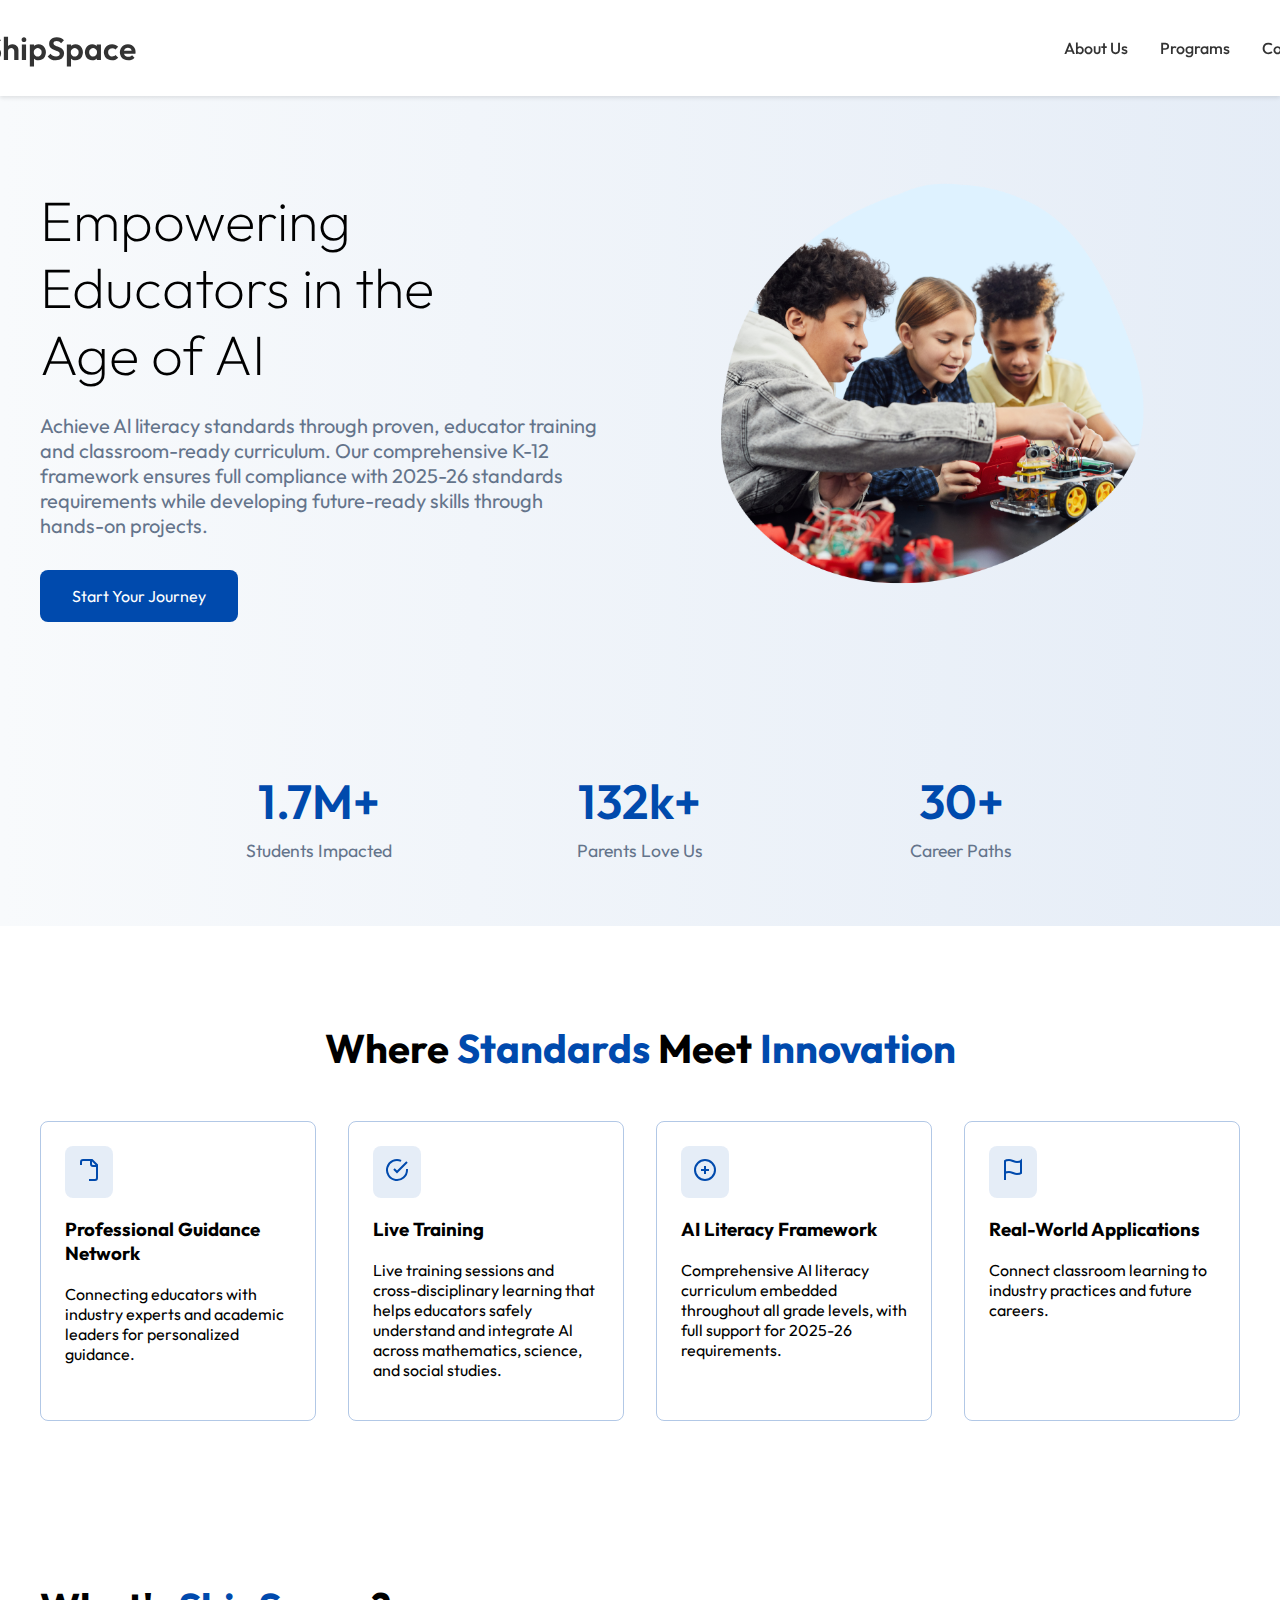
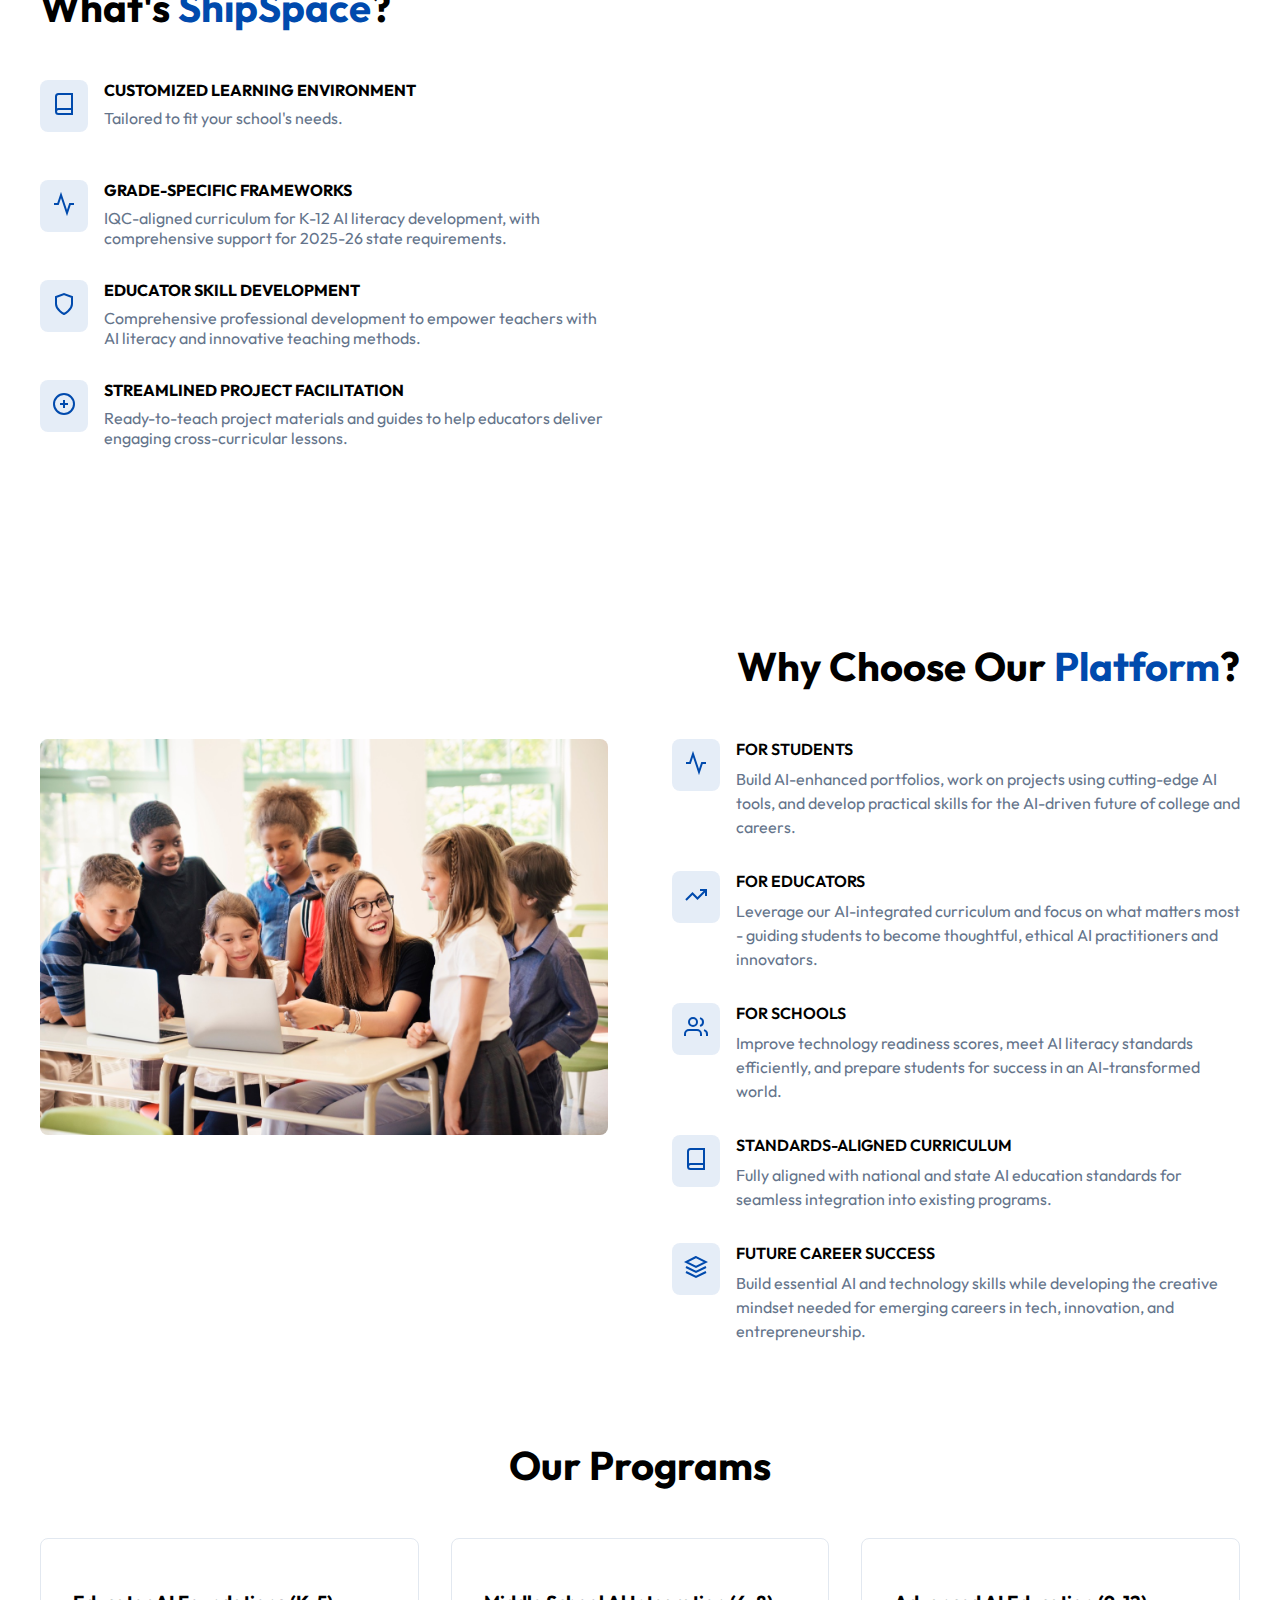
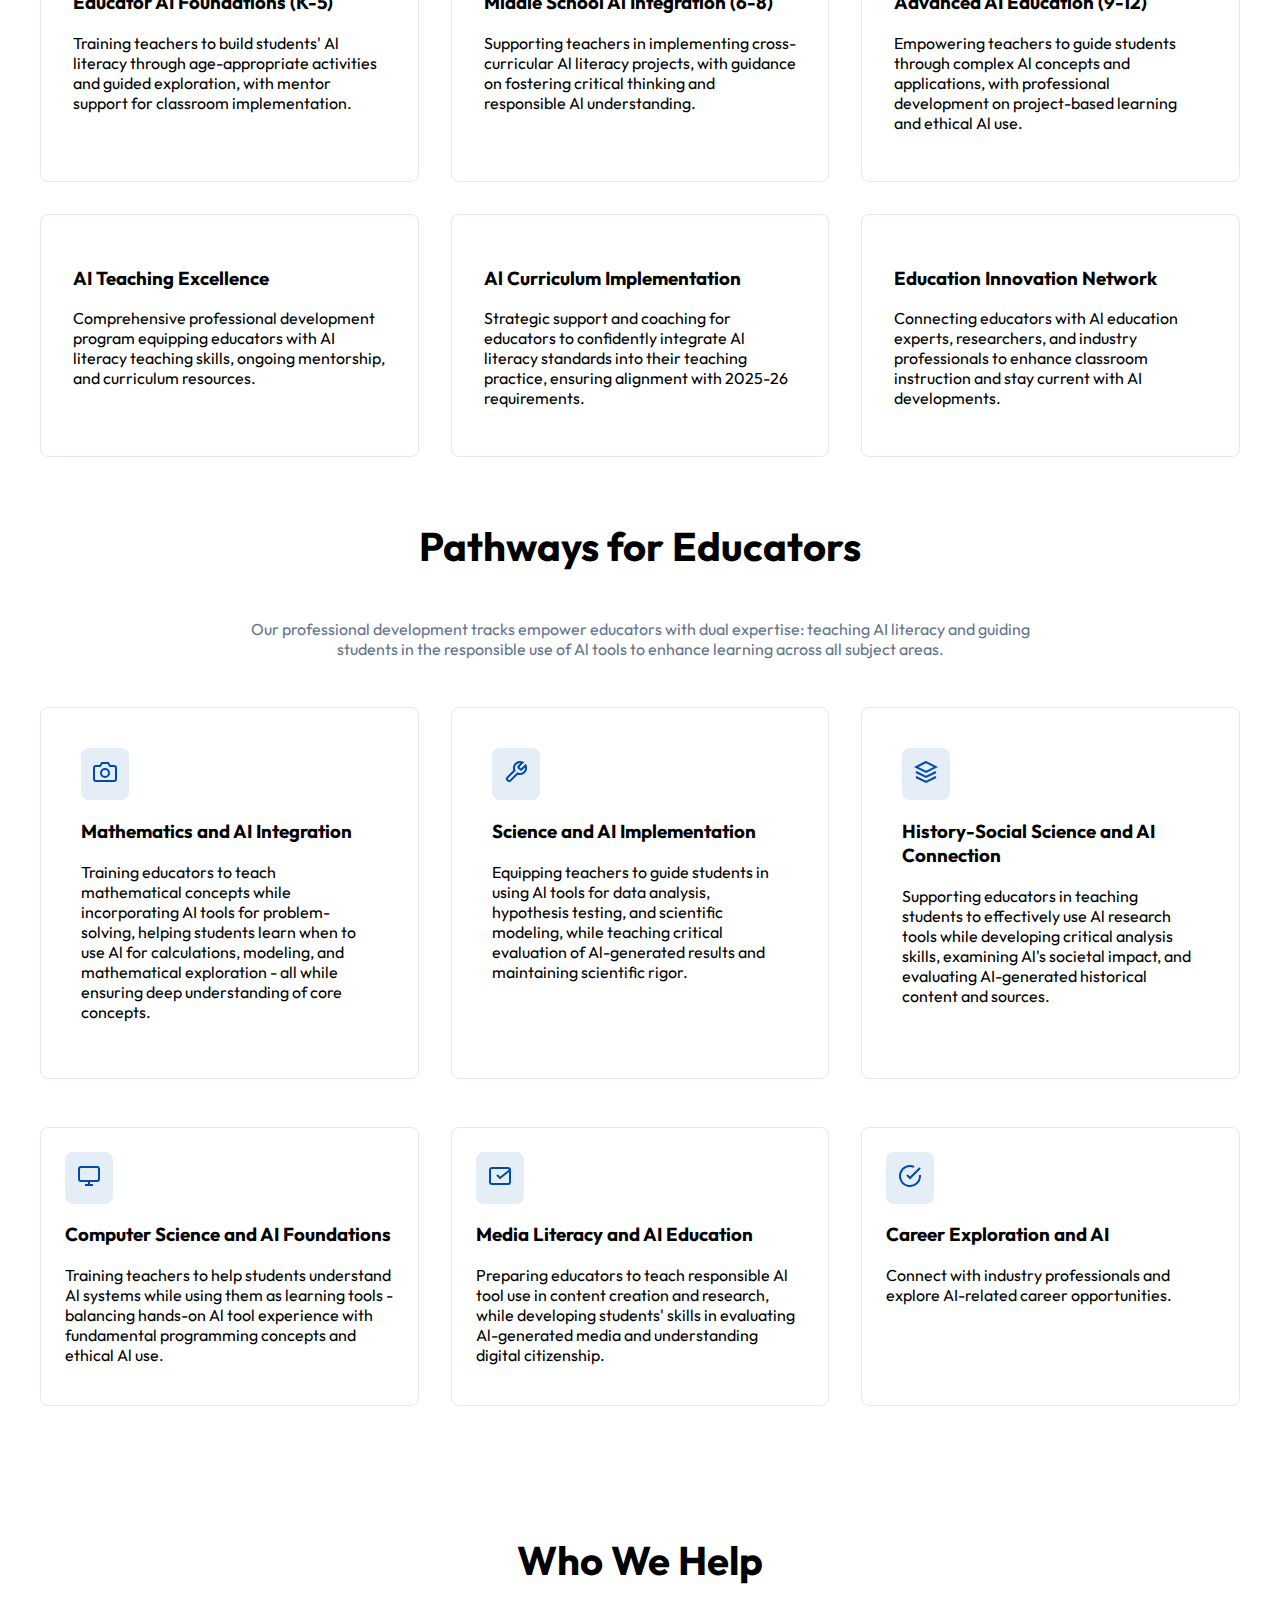
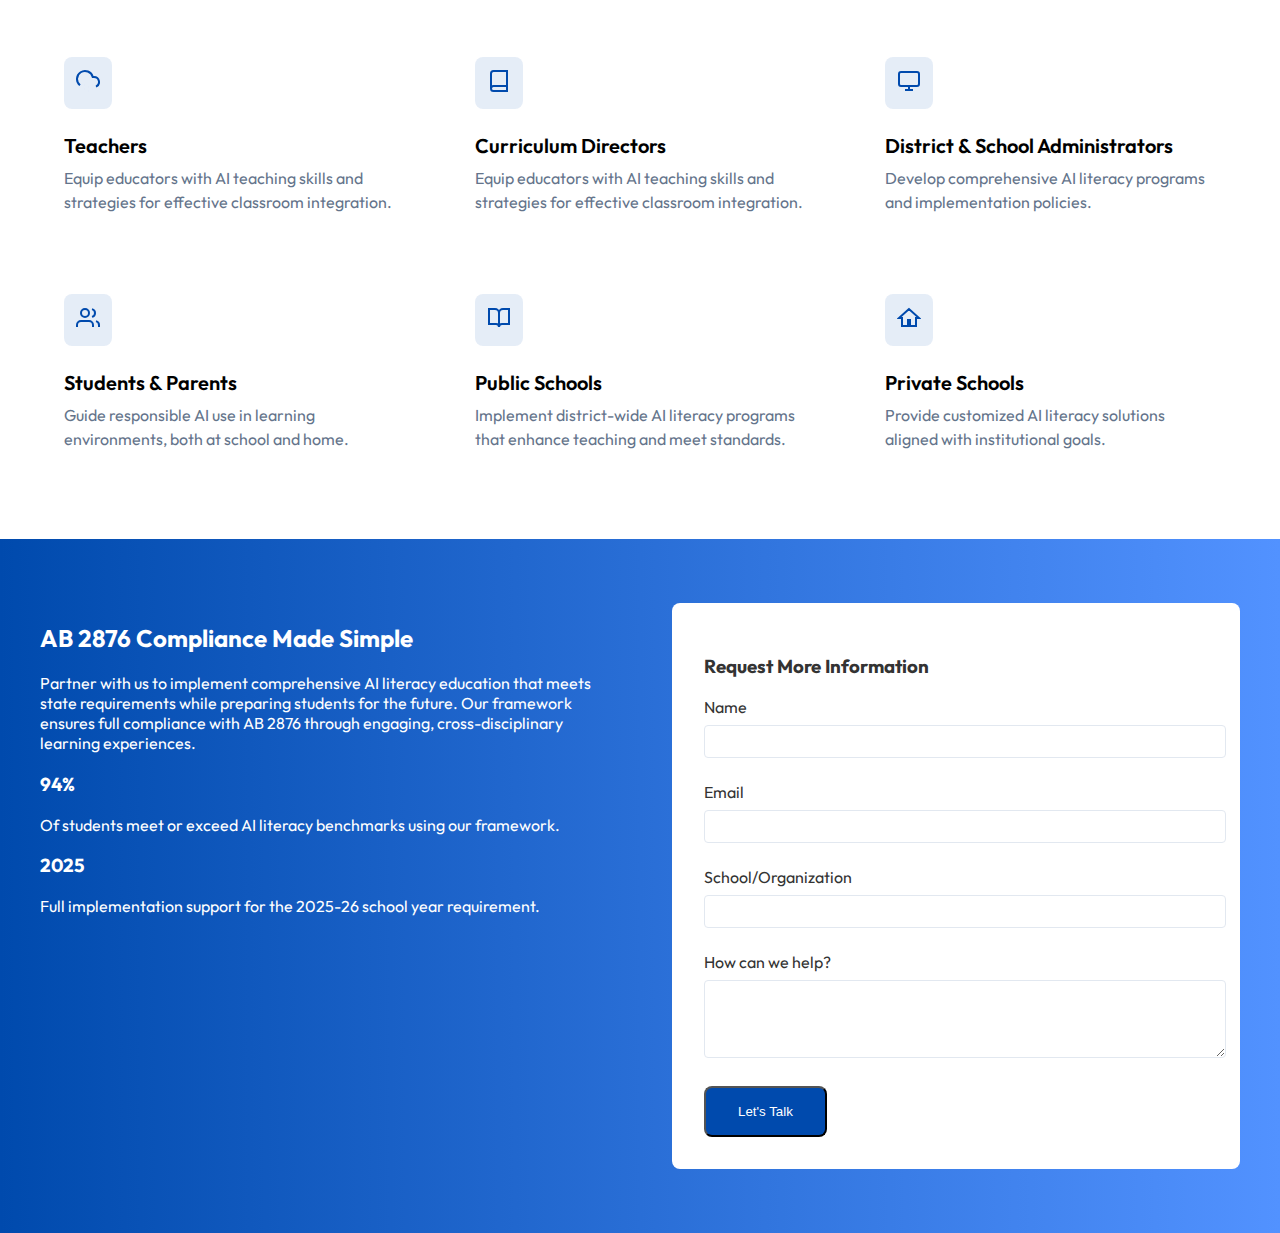
==== commit 6426d2c4: "Copy updates for AI educators" ====
--- a/index.html
+++ b/index.html
@@ -8,652 +8,387 @@
     <link rel="preconnect" href="https://fonts.gstatic.com" crossorigin>
     <link href="https://fonts.googleapis.com/css2?family=Outfit:wght@100;200;300;400;500;600;700&display=swap" rel="stylesheet">
     
-    <style>
-        /* Base styles */
-        html {
-            scroll-behavior: smooth;
-            font-family: 'Outfit', sans-serif;
-        }
-
-        body {
-            margin: 0;
-            padding: 0;
-            overflow-x: hidden;
-        }
-
-        /* Navbar styles */
-        .navbar {
-            position: fixed;
-            top: 0;
-            width: 100%;
-            background-color: white;
-            padding: 1rem 0;
-            box-shadow: 0 2px 4px rgba(0,0,0,0.1);
-            z-index: 1000;
-        }
-
-        .navbar-content {
-            max-width: 1200px;
-            margin: 0 auto;
-            display: flex;
-            justify-content: space-between;
-            align-items: center;
-            padding-left: 0;
-        }
-
-        .logo {
-            font-size: 2rem;
-            font-weight: 600;
-            color: #333;
-            text-decoration: none;
-        }
-
-        .nav-links {
-            display: flex;
-            gap: 2rem;
-            margin-right: -5rem;
-        }
-
-        .nav-links a {
-            text-decoration: none;
-            color: #333;
-            font-weight: 500;
-            transition: color 0.3s;
-        }
-
-        .nav-links a:hover {
-            color: #5292ff;
-        }
-
-        /* Hero section */
-        .hero {
-            padding: 8rem 2rem 2rem;
-            background: linear-gradient(to right, #f8fafc, rgba(0, 74, 173, 0.1));
-            min-height: auto;
-            display: flex;
-            flex-direction: column;
-            align-items: center;
-        }
-
-        .hero-content {
-            max-width: 1200px;
-            margin: 0 auto;
-            display: grid;
-            grid-template-columns: 1fr 1fr;
-            gap: 4rem;
-            align-items: center;
-        }
-
-        .hero-text h1 {
-            font-size: 3.5rem;
-            font-weight: 200;
-            margin-bottom: 1.5rem;
-            line-height: 1.2;
-        }
-
-        .hero-text p {
-            font-size: 1.25rem;
-            color: #64748b;
-            margin-bottom: 2rem;
-        }
-
-        .cta-button {
-            display: inline-block;
-            padding: 1rem 2rem;
-            background-color: #004aad;
-            color: white;
-            text-decoration: none;
-            border-radius: 0.5rem;
-            transition: background-color 0.3s;
-        }
-
-        .cta-button:hover {
-            background-color: #5292ff;
-        }
-
-        /* Features section */
-        .features {
-            padding: 0 2rem 8rem;
-            background: white;
-        }
-
-        .features-content {
-            max-width: 1200px;
-            margin: 0 auto;
-            margin-bottom: 4rem;
-        }
-
-        .features-grid {
-            display: grid;
-            grid-template-columns: repeat(3, 1fr);
-            gap: 2rem;
-            margin-top: 3rem;
-        }
-
-        .feature-card {
-            padding: 2rem;
-            border: 1px solid #e2e8f0;
-            border-radius: 0.5rem;
-            transition: transform 0.3s, box-shadow 0.3s;
-        }
-
-        .feature-card:hover {
-            transform: translateY(-5px);
-            box-shadow: 0 4px 6px rgba(0, 74, 173, 0.2);
-        }
-
-        /* Contact section */
-        .contact {
-            padding: 4rem 2rem;
-            background: linear-gradient(to right, #004aad, #5292ff) !important;
-            color: white;
-        }
-
-        .contact-content {
-            max-width: 1200px;
-            margin: 0 auto;
-            display: grid;
-            grid-template-columns: 1fr 1fr;
-            gap: 4rem;
-        }
-
-        .contact-form {
-            background: white;
-            padding: 2rem;
-            border-radius: 0.5rem;
-            color: #333;
-        }
-
-        .form-group {
-            margin-bottom: 1.5rem;
-        }
-
-        .form-group label {
-            display: block;
-            margin-bottom: 0.5rem;
-        }
-
-        .form-group input,
-        .form-group textarea {
-            width: 100%;
-            padding: 0.5rem;
-            border: 1px solid #e2e8f0;
-            border-radius: 0.25rem;
-        }
-
-        /* Footer */
-        .footer {
-            background: #0f172a;
-            color: white;
-            padding: 4rem 2rem;
-        }
-
-        .footer-content {
-            max-width: 1200px;
-            margin: 0 auto;
-            display: grid;
-            grid-template-columns: repeat(4, 1fr);
-            gap: 2rem;
-        }
-
-        .footer-column h3 {
-            margin-bottom: 1.5rem;
-        }
-
-        .footer-column ul {
-            list-style: none;
-            padding: 0;
-        }
-
-        .footer-column ul li {
-            margin-bottom: 0.5rem;
-        }
-
-        .footer-column ul a {
-            color: #94a3b8;
-            text-decoration: none;
-            transition: color 0.3s;
-        }
-
-        .footer-column ul a:hover {
-            color: white;
-        }
-
-        /* Responsive design */
-        @media (max-width: 768px) {
-            .hero-content,
-            .features-grid,
-            .contact-content,
-            .footer-content {
-                grid-template-columns: 1fr;
-            }
-
-            .nav-links {
-                display: none;
-            }
-
-            .hero {
-                padding: 6rem 1rem 3rem;
-            }
-
-            .hero-text h1 {
-                font-size: 2.5rem;
-            }
-        }
-
-        /* Add these styles to your existing CSS */
-
-        .text-blue {
-            color: #004aad;
-        }
-
-        .text-center {
-            text-align: center;
-        }
-
-        /* Benefits section */
-        .benefits {
-            padding: 4rem 2rem;
-            background: white;
-        }
-
-        .benefits-content {
-            max-width: 1200px;
-            margin: 0 auto;
-        }
-
-        .benefits-content h2 {
-            font-size: 2.5rem;
-            margin-bottom: 3rem;
-        }
-
-        .benefits-grid {
-            display: grid;
-            grid-template-columns: repeat(4, 1fr);
-            gap: 2rem;
-        }
-
-        .benefit-card {
-            padding: 1.5rem;
-            border: 1px solid rgba(0, 74, 173, 0.3);
-            border-radius: 0.5rem;
-            transition: all 0.3s ease;
-        }
-
-        .benefit-card:hover {
-            background: rgba(0, 74, 173, 0.1);
-        }
-
-        .icon-container {
-            background: rgba(0, 74, 173, 0.1);
-            width: fit-content;
-            padding: 0.75rem;
-            border-radius: 0.5rem;
-            margin-bottom: 1rem;
-        }
-
-        .icon-container svg {
-            color: #004aad;
-        }
-
-        /* What's ShipSpace section */
-        .what-is {
-            padding: 4rem 2rem;
-            background: white;
-        }
-
-        .what-is-content {
-            max-width: 1200px;
-            margin: 0 auto;
-        }
-
-        .what-is-content h2 {
-            font-size: 2.5rem;
-            margin-bottom: 3rem;
-        }
-
-        .what-is-grid {
-            display: grid;
-            grid-template-columns: 1fr 1fr;
-            gap: 4rem;
-            align-items: center;
-        }
-
-        .feature-item {
-            display: flex;
-            gap: 1rem;
-            margin-bottom: 2rem;
-        }
-
-        .feature-item h3 {
-            font-size: 1rem;
-            text-transform: uppercase;
-            margin: 0;
-        }
-
-        .feature-item p {
-            margin: 0.5rem 0 0 0;
-            color: #64748b;
-        }
-
-        /* Responsive adjustments */
-        @media (max-width: 768px) {
-            .benefits-grid {
-                grid-template-columns: 1fr 1fr;
-            }
-            
-            .what-is-grid {
-                grid-template-columns: 1fr;
-            }
-        }
-
-        @media (max-width: 480px) {
-            .benefits-grid {
-                grid-template-columns: 1fr;
-            }
-        }
-
-        /* Add these styles to your existing CSS */
-
-        .why-section {
-            padding: 4rem 2rem;
-            background: white;
-        }
-
-        .why-content {
-            max-width: 1200px;
-            margin: 0 auto;
-        }
-
-        .why-content h2 {
-            font-size: 2.5rem;
-            margin-bottom: 3rem;
-        }
-
-        .why-grid {
-            display: grid;
-            grid-template-columns: 1fr 1fr;
-            gap: 4rem;
-            align-items: start;
-        }
-
-        .why-image img {
-            width: 100%;
-            height: auto;
-            border-radius: 0.5rem;
-        }
-
-        .why-features {
-            display: flex;
-            flex-direction: column;
-            gap: 2rem;
-        }
-
-        .why-feature {
-            display: flex;
-            gap: 1rem;
-            align-items: flex-start;
-        }
-
-        .why-feature-text h3 {
-            font-size: 1rem;
-            font-weight: 600;
-            margin: 0;
-            text-transform: uppercase;
-        }
-
-        .why-feature-text p {
-            margin: 0.5rem 0 0 0;
-            color: #64748b;
-            line-height: 1.5;
-        }
-
-        @media (max-width: 768px) {
-            .why-grid {
-                grid-template-columns: 1fr;
-            }
-            
-            .why-image {
-                order: -1;
-            }
-        }
-
-        /* Add these styles to your existing CSS */
-
-        .who-we-help {
-            padding: 4rem 2rem;
-            background: white;
-        }
-
-        .who-we-help-content {
-            max-width: 1200px;
-            margin: 0 auto;
-        }
-
-        .who-we-help-content h2 {
-            font-size: 2.5rem;
-            margin-bottom: 3rem;
-        }
-
-        .help-grid {
-            display: grid;
-            grid-template-columns: repeat(3, 1fr);
-            gap: 2rem;
-        }
-
-        .help-card {
-            display: flex;
-            flex-direction: column;
-            gap: 0.5rem;
-            padding: 1.5rem;
-            border-radius: 0.5rem;
-            transition: all 0.3s ease;
-            cursor: pointer;
-        }
-
-        .help-card:hover {
-            background: rgba(0, 74, 173, 0.1);
-        }
-
-        .help-card h3 {
-            font-size: 1.25rem;
-            font-weight: 600;
-            margin: 0;
-        }
-
-        .help-card p {
-            color: #64748b;
-            margin: 0;
-            line-height: 1.5;
-        }
-
-        /* Add this to your existing media queries */
-        @media (max-width: 768px) {
-            .help-grid {
-                grid-template-columns: repeat(2, 1fr);
-            }
-        }
-
-        @media (max-width: 480px) {
-            .help-grid {
-                grid-template-columns: 1fr;
-            }
-        }
-
-        /* Add this to your existing style section */
-        .stats {
-            padding: 2rem;
-            margin-top: 4rem;
-            background: transparent;
-            width: 100%;
-            margin-bottom: -2rem;
-        }
-
-        .stats-content {
-            max-width: 1200px;
-            margin: 0 auto;
-            background: transparent;
-            box-shadow: none;
-            padding: 2rem;
-        }
-
-        .stats-grid {
-            display: grid;
-            grid-template-columns: repeat(3, 1fr);
-            gap: 4rem;
-            text-align: center;
-            max-width: 900px;
-            margin: 0 auto;
-        }
-
-        .stat-item h3 {
-            font-size: 3rem;
-            font-weight: 600;
-            color: #004aad;
-            margin: 0;
-        }
-
-        .stat-item p {
-            font-size: 1.1rem;
-            color: #64748b;
-            margin: 0.5rem 0 0 0;
-        }
-
-        @media (max-width: 768px) {
-            .stats-grid {
-                grid-template-columns: repeat(1, 1fr);
-                gap: 2rem;
-            }
-            
-            .stats {
-                margin-top: -2rem;
-                padding: 1rem;
-            }
-        }
-
-        @media (max-width: 480px) {
-            .stats-grid {
-                grid-template-columns: 1fr;
-            }
-        }
-
-        .logo-container {
-            display: flex;
-            align-items: center;
-            gap: 0.5rem;
-            margin-left: -8rem;
-        }
-
-        .logo-image {
-            height: 4rem;
-            width: auto;
-        }
-    </style>
+    <!-- Link to External CSS -->
+    <link rel="stylesheet" href="styles.css">
 </head>
 <body>
-    <nav class="navbar">
-        <div class="navbar-content">
-            <div class="logo-container">
-                <img src="images/rocket_logo.png" alt="ShipSpace Logo" class="logo-image">
-                <a href="#" class="logo">ShipSpace</a>
-            </div>
-            <div class="nav-links">
-                <a href="#about">About Us</a>
-                <a href="#programs">Programs</a>
-                <a href="#contact-form">Contact</a>
-            </div>
-        </div>
-    </nav>
-
-    <section class="hero">
-        <div class="hero-content">
-            <div class="hero-text">
-                <h1>Empower Students to Build Their Future</h1>
-                <p>Transform education through project-based learning that connects passion with purpose. Our K-12 program helps students create meaningful portfolios while meeting educational standards.</p>
-                <a href="#contact-form" class="cta-button">Partner With Us</a>
-            </div>
-            <div class="hero-image">
-                <img src="images/hero_image.png" alt="Students working on projects" style="width: 90%; height: auto;">
-            </div>
-        </div>
-        
-        <div class="stats">
-            <div class="stats-content">
-                <div class="stats-grid">
-                    <div class="stat-item">
-                        <h3>1.7M+</h3>
-                        <p>Students Impacted</p>
-                    </div>
-                    <div class="stat-item">
-                        <h3>132k+</h3>
-                        <p>Parents Love Us</p>
-                    </div>
-                    <div class="stat-item">
-                        <h3>10</h3>
-                        <p>Areas of Project Exploration</p>
-                    </div>
-                </div>
-            </div>
-        </div>
-    </section>
-
-    <section id="about" class="benefits">
-        <div class="benefits-content">
-            <h2 class="text-center">Where <span class="text-blue">Standards</span> Meet <span class="text-blue">Innovation</span></h2>
-            <div class="benefits-grid">
-                <div class="benefit-card">
-                    <div class="icon-container">
-                        <svg width="24" height="24" viewBox="0 0 24 24" fill="none" stroke="currentColor" stroke-width="2">
-                            <path d="M12 22h6a2 2 0 0 0 2-2V7l-5-5H6a2 2 0 0 0-2 2v3"></path>
-                            <path d="M14 2v4a2 2 0 0 0 2 2h4"></path>
-                            <path d="M5 17a3 3 0 1 0 0-6 3 3 0 0 0 0 6z"></path>
-                            <path d="M7 16.5L8 22l-3-1-3 1 1-5.5"></path>
-                        </svg>
-                    </div>
-                    <h3>STEM & Artificial Intelligence</h3>
-                    <p>Cutting-edge technology and science projects.</p>
-                </div>
-                <div class="benefit-card">
-                    <div class="icon-container">
-                        <svg width="24" height="24" viewBox="0 0 24 24" fill="none" stroke="currentColor" stroke-width="2">
-                            <rect width="7" height="7" x="14" y="3" rx="1"></rect>
-                            <path d="M10 21V8a1 1 0 0 0-1-1H4a1 1 0 0 0-1 1v12a1 1 0 0 0 1 1h12a1 1 0 0 0 1-1v-5a1 1 0 0 0-1-1H3"></path>
-                        </svg>
-                    </div>
-                    <h3>Community Impact Initiatives</h3>
-                    <p>Real-world projects that make a difference.</p>
-                </div>
-                <div class="benefit-card">
-                    <div class="icon-container">
-                        <svg width="24" height="24" viewBox="0 0 24 24" fill="none" stroke="currentColor" stroke-width="2">
-                            <path d="M22 7L13.5 15.5 8.5 10.5 2 17"></path>
-                            <path d="M16 7h6v6"></path>
-                        </svg>
-                    </div>
-                    <h3>Entrepreneurship & Innovation</h3>
-                    <p>Building business and creative thinking skills.</p>
-                </div>
-                <div class="benefit-card">
-                    <div class="icon-container">
-                        <svg width="24" height="24" viewBox="0 0 24 24" fill="none" stroke="currentColor" stroke-width="2">
-                            <path d="M12 22C6.5 22 2 17.5 2 12S6.5 2 12 2s10 4.5 10 10-4.5 10-10 10z"></path>
-                            <path d="M12 16v-4"></path>
-                            <path d="M12 8h.01"></path>
-                        </svg>
-                    </div>
-                    <h3>Financial Literacy & Technology</h3>
-                    <p>Essential skills for the digital age.</p>
-                </div>
-            </div>
-        </div>
-    </section>
-
-    <section class="what-is">
-        <div class="what-is-content">
-            <h2>What's <span class="text-blue">ShipSpace</span>?</h2>
-            <div class="what-is-grid">
-                <div class="what-is-text">
-                    <div class="feature-item">
+    <header>
+        <nav class="navbar" aria-label="Main Navigation">
+            <div class="navbar-content">
+                <div class="logo-container">
+                    <img src="images/rocket_logo.png" alt="ShipSpace Rocket Logo" class="logo-image" loading="lazy">
+                    <a href="#" class="logo" aria-label="ShipSpace Home">ShipSpace</a>
+                </div>
+                <div class="nav-links" role="navigation" aria-label="Primary">
+                    <a href="#about">About Us</a>
+                    <a href="#programs">Programs</a>
+                    <a href="#contact-form">Contact</a>
+                </div>
+            </div>
+        </nav>
+    </header>
+
+    <main>
+        <section class="hero">
+            <div class="hero-content">
+                <div class="hero-text">
+                    <h1>Empowering Educators in the<br>Age of AI</h1>
+                    <p>Achieve Al literacy standards through proven, educator training and classroom-ready curriculum. Our comprehensive K-12 framework ensures full compliance with 2025-26 standards requirements while developing future-ready skills through hands-on projects.</p>
+                    <a href="#contact-form" class="cta-button">Start Your Journey</a>
+                </div>
+                <div class="hero-image">
+                    <img src="images/hero_image.png" alt="Students working on AI projects" loading="lazy" style="width: 90%; height: auto;">
+                </div>
+            </div>
+            
+            <div class="stats">
+                <div class="stats-content">
+                    <div class="stats-grid">
+                        <div class="stat-item">
+                            <h3>1.7M+</h3>
+                            <p>Students Impacted</p>
+                        </div>
+                        <div class="stat-item">
+                            <h3>132k+</h3>
+                            <p>Parents Love Us</p>
+                        </div>
+                        <div class="stat-item">
+                            <h3>30+</h3>
+                            <p>Career Paths</p>
+                        </div>
+                    </div>
+                </div>
+            </div>
+        </section>
+
+        <section id="about" class="benefits">
+            <div class="benefits-content">
+                <h2 class="text-center">Where <span class="text-blue">Standards</span> Meet <span class="text-blue">Innovation</span></h2>
+                <div class="benefits-grid">
+                    <div class="benefit-card">
+                        <div class="icon-container">
+                            <svg width="24" height="24" viewBox="0 0 24 24" fill="none" stroke="currentColor" stroke-width="2">
+                                <path d="M12 22h6a2 2 0 0 0 2-2V7l-5-5H6a2 2 0 0 0-2 2v3"></path>
+                                <path d="M14 2v4a2 2 0 0 0 2 2h4"></path>
+                            </svg>
+                        </div>
+                        <h3>Professional Guidance Network</h3>
+                        <p>Connecting educators with industry experts and academic leaders for personalized guidance.</p>
+                    </div>
+                    <div class="benefit-card">
+                        <div class="icon-container">
+                            <svg width="24" height="24" viewBox="0 0 24 24" fill="none" stroke="currentColor" stroke-width="2">
+                                <path d="M22 11.08V12a10 10 0 1 1-5.93-9.14"></path>
+                                <polyline points="22 4 12 14.01 9 11.01"></polyline>
+                            </svg>
+                        </div>
+                        <h3>Live Training</h3>
+                        <p>Live training sessions and cross-disciplinary learning that helps educators safely understand and integrate Al across mathematics, science, and social studies.</p>
+                    </div>
+                    <div class="benefit-card">
+                        <div class="icon-container">
+                            <svg width="24" height="24" viewBox="0 0 24 24" fill="none" stroke="currentColor" stroke-width="2">
+                                <circle cx="12" cy="12" r="10"></circle>
+                                <path d="M12 8v8"></path>
+                                <path d="M8 12h8"></path>
+                            </svg>
+                        </div>
+                        <h3>AI Literacy Framework</h3>
+                        <p>Comprehensive AI literacy curriculum embedded throughout all grade levels, with full support for 2025-26 requirements.</p>
+                    </div>
+                    <div class="benefit-card">
+                        <div class="icon-container">
+                            <svg width="24" height="24" viewBox="0 0 24 24" fill="none" stroke="currentColor" stroke-width="2">
+                                <path d="M4 15s1-1 4-1 5 2 8 2 4-1 4-1V3s-1 1-4 1-5-2-8-2-4 1-4 1z"></path>
+                                <line x1="4" y1="22" x2="4" y2="15"></line>
+                            </svg>
+                        </div>
+                        <h3>Real-World Applications</h3>
+                        <p>Connect classroom learning to industry practices and future careers.</p>
+                    </div>
+                </div>
+            </div>
+        </section>
+
+        <section class="what-is">
+            <div class="what-is-content">
+                <h2>What's <span class="text-blue">ShipSpace</span>?</h2>
+                <div class="what-is-grid">
+                    <div class="what-is-text">
+                        <div class="feature-item">
+                            <div class="icon-container">
+                                <svg width="24" height="24" viewBox="0 0 24 24" fill="none" stroke="currentColor" stroke-width="2">
+                                    <path d="M4 19.5v-15A2.5 2.5 0 016.5 2H20v20H6.5a2.5 2.5 0 010-5H20"></path>
+                                </svg>
+                            </div>
+                            <div>
+                                <h3>CUSTOMIZED LEARNING ENVIRONMENT</h3>
+                                <p>Tailored to fit your school's needs.</p>
+                            </div>
+                        </div>
+                        
+                        <div class="feature-item">
+                            <div class="icon-container">
+                                <svg width="24" height="24" viewBox="0 0 24 24" fill="none" stroke="currentColor" stroke-width="2">
+                                    <path d="M22 12h-4l-3 9L9 3l-3 9H2"></path>
+                                </svg>
+                            </div>
+                            <div>
+                                <h3>GRADE-SPECIFIC FRAMEWORKS</h3>
+                                <p>IQC-aligned curriculum for K-12 AI literacy development, with comprehensive support for 2025-26 state requirements.</p>
+                            </div>
+                        </div>
+                        
+                        <div class="feature-item">
+                            <div class="icon-container">
+                                <svg width="24" height="24" viewBox="0 0 24 24" fill="none" stroke="currentColor" stroke-width="2">
+                                    <path d="M12 22s8-4 8-10V5l-8-3-8 3v7c0 6 8 10 8 10z"></path>
+                                </svg>
+                            </div>
+                            <div>
+                                <h3>EDUCATOR SKILL DEVELOPMENT</h3>
+                                <p>Comprehensive professional development to empower teachers with AI literacy and innovative teaching methods.</p>
+                            </div>
+                        </div>
+                        
+                        <div class="feature-item">
+                            <div class="icon-container">
+                                <svg width="24" height="24" viewBox="0 0 24 24" fill="none" stroke="currentColor" stroke-width="2">
+                                    <circle cx="12" cy="12" r="10"></circle>
+                                    <path d="M12 8v8"></path>
+                                    <path d="M8 12h8"></path>
+                                </svg>
+                            </div>
+                            <div>
+                                <h3>STREAMLINED PROJECT FACILITATION</h3>
+                                <p>Ready-to-teach project materials and guides to help educators deliver engaging cross-curricular lessons.</p>
+                            </div>
+                        </div>
+                    </div>
+                    <div class="what-is-image">
+                        <video autoplay loop muted playsinline style="width: 100%; height: auto; border-radius: 0.5rem;">
+                            <source src="images/what.mp4" type="video/mp4">
+                            Your browser does not support the video tag.
+                        </video>
+                    </div>
+                </div>
+            </div>
+        </section>
+
+        <section class="why-section">
+            <div class="why-content">
+                <h2>Why Choose Our <span class="text-blue">Platform</span>?</h2>
+                <div class="why-grid">
+                    <div class="why-image">
+                        <img src="images/why.jpeg" alt="Students learning in a classroom" class="rounded-lg" loading="lazy">
+                    </div>
+                    <div class="why-features">
+                        <div class="why-feature">
+                            <div class="icon-container">
+                                <svg width="24" height="24" viewBox="0 0 24 24" fill="none" stroke="currentColor" stroke-width="2">
+                                    <path d="M22 12h-4l-3 9L9 3l-3 9H2"></path>
+                                </svg>
+                            </div>
+                            <div class="why-feature-text">
+                                <h3>FOR STUDENTS</h3>
+                                <p>Build AI-enhanced portfolios, work on projects using cutting-edge AI tools, and develop practical skills for the AI-driven future of college and careers.</p>
+                            </div>
+                        </div>
+
+                        <div class="why-feature">
+                            <div class="icon-container">
+                                <svg width="24" height="24" viewBox="0 0 24 24" fill="none" stroke="currentColor" stroke-width="2">
+                                    <path d="M22 7L13.5 15.5 8.5 10.5 2 17"></path>
+                                    <path d="M16 7h6v6"></path>
+                                </svg>
+                            </div>
+                            <div class="why-feature-text">
+                                <h3>FOR EDUCATORS</h3>
+                                <p>Leverage our AI-integrated curriculum and focus on what matters most - guiding students to become thoughtful, ethical AI practitioners and innovators.</p>
+                            </div>
+                        </div>
+
+                        <div class="why-feature">
+                            <div class="icon-container">
+                                <svg width="24" height="24" viewBox="0 0 24 24" fill="none" stroke="currentColor" stroke-width="2">
+                                    <path d="M17 21v-2a4 4 0 00-4-4H5a4 4 0 00-4 4v2"></path>
+                                    <circle cx="9" cy="7" r="4"></circle>
+                                    <path d="M23 21v-2a4 4 0 00-3-3.87"></path>
+                                    <path d="M16 3.13a4 4 0 010 7.75"></path>
+                                </svg>
+                            </div>
+                            <div class="why-feature-text">
+                                <h3>FOR SCHOOLS</h3>
+                                <p>Improve technology readiness scores, meet AI literacy standards efficiently, and prepare students for success in an AI-transformed world.</p>
+                            </div>
+                        </div>
+
+                        <div class="why-feature">
+                            <div class="icon-container">
+                                <svg width="24" height="24" viewBox="0 0 24 24" fill="none" stroke="currentColor" stroke-width="2">
+                                    <path d="M4 19.5v-15A2.5 2.5 0 016.5 2H20v20H6.5a2.5 2.5 0 010-5H20"></path>
+                                </svg>
+                            </div>
+                            <div class="why-feature-text">
+                                <h3>STANDARDS-ALIGNED CURRICULUM</h3>
+                                <p>Fully aligned with national and state AI education standards for seamless integration into existing programs.</p>
+                            </div>
+                        </div>
+
+                        <div class="why-feature">
+                            <div class="icon-container">
+                                <svg width="24" height="24" viewBox="0 0 24 24" fill="none" stroke="currentColor" stroke-width="2">
+                                    <path d="M12 2L2 7l10 5 10-5-10-5zM2 17l10 5 10-5M2 12l10 5 10-5"></path>
+                                </svg>
+                            </div>
+                            <div class="why-feature-text">
+                                <h3>FUTURE CAREER SUCCESS</h3>
+                                <p>Build essential AI and technology skills while developing the creative mindset needed for emerging careers in tech, innovation, and entrepreneurship.</p>
+                            </div>
+                        </div>
+                    </div>
+                </div>
+            </div>
+        </section>
+
+        <section id="programs" class="features">
+            <div class="features-content">
+                <h2>Our Programs</h2>
+                <div class="features-grid">
+                    <div class="feature-card">
+                        <h3>Educator AI Foundations (K-5)</h3>
+                        <p>Training teachers to build students' Al literacy through age-appropriate activities and guided exploration, with mentor support for classroom implementation.
+                        </p>
+                    </div>
+                    <div class="feature-card">
+                        <h3>Middle School Al Integration (6-8)</h3>
+                        <p>Supporting teachers in implementing cross-curricular Al literacy projects, with guidance on fostering critical thinking and responsible Al understanding.</p>
+                    </div>
+                    <div class="feature-card">
+                        <h3>Advanced AI Education (9-12)</h3>
+                        <p>Empowering teachers to guide students through complex Al concepts and applications, with professional development on project-based learning and ethical Al use.</p>
+                    </div>
+                    <div class="feature-card">
+                        <h3>AI Teaching Excellence</h3>
+                        <p>Comprehensive professional development program equipping educators with AI literacy teaching skills, ongoing mentorship, and curriculum resources.</p>
+                    </div>
+                    <div class="feature-card">
+                        <h3>Al Curriculum Implementation</h3>
+                        <p>Strategic support and coaching for educators to confidently integrate Al literacy standards into their teaching practice, ensuring alignment with 2025-26 requirements.</p>
+                    </div>
+                    <div class="feature-card">
+                        <h3>Education Innovation Network</h3>
+                        <p>Connecting educators with Al education experts, researchers, and industry professionals to enhance classroom instruction and stay current with AI developments.</p>
+                    </div>
+                </div>
+
+                <!-- Add new Curriculum Tracks section -->
+                <h2 style="margin-top: 4rem;">Pathways for Educators</h2>
+                <p style="text-align: center; max-width: 800px; margin: 0 auto 3rem; color: #64748b;">
+                    Our professional development tracks empower educators with dual expertise: teaching AI literacy and guiding students in the responsible use of Al tools to enhance learning across all subject areas.
+                </p>
+
+                <!-- Core Subjects Grid -->
+                <div class="features-grid" style="grid-template-columns: repeat(3, 1fr); margin-bottom: 2rem;">
+                    <div class="feature-card" style="padding: 2.5rem;">
+                        <div class="icon-container">
+                            <svg width="24" height="24" viewBox="0 0 24 24" fill="none" stroke="currentColor" stroke-width="2">
+                                <path d="M23 19a2 2 0 0 1-2 2H3a2 2 0 0 1-2-2V8a2 2 0 0 1 2-2h4l2-3h6l2 3h4a2 2 0 0 1 2 2z"></path>
+                                <circle cx="12" cy="13" r="4"></circle>
+                            </svg>
+                        </div>
+                        <h3>Mathematics and AI Integration</h3>
+                        <p>Training educators to teach mathematical concepts while incorporating AI tools for problem-solving, helping students learn when to use Al for calculations, modeling, and mathematical exploration - all while ensuring deep understanding of core concepts.</p>
+                    </div>
+                    <div class="feature-card" style="padding: 2.5rem;">
+                        <div class="icon-container">
+                            <svg width="24" height="24" viewBox="0 0 24 24" fill="none" stroke="currentColor" stroke-width="2">
+                                <path d="M14.7 6.3a1 1 0 0 0 0 1.4l1.6 1.6a1 1 0 0 0 1.4 0l3.77-3.77a6 6 0 0 1-7.94 7.94l-6.91 6.91a2.12 2.12 0 0 1-3-3l6.91-6.91a6 6 0 0 1 7.94-7.94l-3.76 3.76z"></path>
+                            </svg>
+                        </div>
+                        <h3>Science and AI Implementation</h3>
+                        <p>Equipping teachers to guide students in using Al tools for data analysis, hypothesis testing, and scientific modeling, while teaching critical evaluation of Al-generated results and maintaining scientific rigor.</p>
+                    </div>
+                    <div class="feature-card" style="padding: 2.5rem;">
+                        <div class="icon-container">
+                            <svg width="24" height="24" viewBox="0 0 24 24" fill="none" stroke="currentColor" stroke-width="2">
+                                <path d="M12 2L2 7l10 5 10-5-10-5zM2 17l10 5 10-5M2 12l10 5 10-5"></path>
+                            </svg>
+                        </div>
+                        <h3>History-Social Science and AI Connection</h3>
+                        <p>Supporting educators in teaching students to effectively use Al research tools while developing critical analysis skills, examining Al's societal impact, and evaluating AI-generated historical content and sources.</p>
+                    </div>
+                </div>
+
+                <!-- Integrated Components Grid -->
+                <div class="features-grid" style="grid-template-columns: repeat(3, 1fr);">
+                    <div class="feature-card" style="padding: 1.5rem;">
+                        <div class="icon-container">
+                            <svg width="24" height="24" viewBox="0 0 24 24" fill="none" stroke="currentColor" stroke-width="2">
+                                <rect x="2" y="3" width="20" height="14" rx="2" ry="2"></rect>
+                                <line x1="8" y1="21" x2="16" y2="21"></line>
+                                <line x1="12" y1="17" x2="12" y2="21"></line>
+                            </svg>
+                        </div>
+                        <h3>Computer Science and AI Foundations</h3>
+                        <p>Training teachers to help students understand Al systems while using them as learning tools - balancing hands-on Al tool experience with fundamental programming concepts and ethical Al use.</p>
+                    </div>
+                    <div class="feature-card" style="padding: 1.5rem;">
+                        <div class="icon-container">
+                            <svg width="24" height="24" viewBox="0 0 24 24" fill="none" stroke="currentColor" stroke-width="2">
+                                <path d="M4 4h16c1.1 0 2 .9 2 2v12c0 1.1-.9 2-2 2H4c-1.1 0-2-.9-2-2V6c0-1.1.9-2 2-2z"></path>
+                                <polyline points="22,6 12,14.01 9,11.01"></polyline>
+                            </svg>
+                        </div>
+                        <h3>Media Literacy and AI Education</h3>
+                        <p>Preparing educators to teach responsible Al tool use in content creation and research, while developing students' skills in evaluating Al-generated media and understanding digital citizenship.</p>
+                    </div>
+                    <div class="feature-card" style="padding: 1.5rem;">
+                        <div class="icon-container">
+                            <svg width="24" height="24" viewBox="0 0 24 24" fill="none" stroke="currentColor" stroke-width="2">
+                                <path d="M22 11.08V12a10 10 0 1 1-5.93-9.14"></path>
+                                <polyline points="22 4 12 14.01 9 11.01"></polyline>
+                            </svg>
+                        </div>
+                        <h3>Career Exploration and AI</h3>
+                        <p>Connect with industry professionals and explore AI-related career opportunities.</p>
+                    </div>
+                </div>
+            </div>
+        </section>
+
+        <section class="who-we-help">
+            <div class="who-we-help-content">
+                <h2 class="text-center">Who We Help</h2>
+                <div class="help-grid">
+                    <div class="help-card">
+                        <div class="icon-container">
+                            <svg width="24" height="24" viewBox="0 0 24 24" fill="none" stroke="currentColor" stroke-width="2">
+                                <path d="M20 17.58A5 5 0 0018 8h-1.26A8 8 0 104 16.25"></path>
+                                <path d="M8 16h.01"></path>
+                                <path d="M8 20h.01"></path>
+                                <path d="M12 18h.01"></path>
+                                <path d="M12 22h.01"></path>
+                                <path d="M16 16h.01"></path>
+                                <path d="M16 20h.01"></path>
+                            </svg>
+                        </div>
+                        <h3>Teachers</h3>
+                        <p>Equip educators with AI teaching skills and strategies for effective classroom integration.</p>
+                    </div>
+
+                    <div class="help-card">
+                        <div class="icon-container">
+                            <svg width="24" height="24" viewBox="0 0 24 24" fill="none" stroke="currentColor" stroke-width="2">
+                                <path d="M4 19.5v-15A2.5 2.5 0 016.5 2H20v20H6.5a2.5 2.5 0 010-5H20"></path>
+                            </svg>
+                        </div>
+                        <h3>Curriculum Directors</h3>
+                        <p>Equip educators with AI teaching skills and strategies for effective classroom integration.
+                        </p>
+                    </div>
+
+                    <div class="help-card">
                         <div class="icon-container">
                             <svg width="24" height="24" viewBox="0 0 24 24" fill="none" stroke="currentColor" stroke-width="2">
                                 <rect x="2" y="3" width="20" height="14" rx="2" ry="2"></rect>
@@ -661,285 +396,92 @@
                                 <path d="M12 17v4"></path>
                             </svg>
                         </div>
+                        <h3>District & School Administrators</h3>
+                        <p>Develop comprehensive AI literacy programs and implementation policies.</p>
+                    </div>
+
+                    <div class="help-card">
+                        <div class="icon-container">
+                            <svg width="24" height="24" viewBox="0 0 24 24" fill="none" stroke="currentColor" stroke-width="2">
+                                <path d="M17 21v-2a4 4 0 00-4-4H5a4 4 0 00-4 4v2"></path>
+                                <circle cx="9" cy="7" r="4"></circle>
+                                <path d="M23 21v-2a4 4 0 00-3-3.87"></path>
+                                <path d="M16 3.13a4 4 0 010 7.75"></path>
+                            </svg>
+                        </div>
+                        <h3>Students & Parents</h3>
+                        <p>Guide responsible AI use in learning environments, both at school and home.</p>
+                    </div>
+
+                    <div class="help-card">
+                        <div class="icon-container">
+                            <svg width="24" height="24" viewBox="0 0 24 24" fill="none" stroke="currentColor" stroke-width="2">
+                                <path d="M2 3h6a4 4 0 014 4v14a3 3 0 00-3-3H2z"></path>
+                                <path d="M22 3h-6a4 4 0 00-4 4v14a3 3 0 013-3h7z"></path>
+                            </svg>
+                        </div>
+                        <h3>Public Schools</h3>
+                        <p>Implement district-wide AI literacy programs that enhance teaching and meet standards.</p>
+                    </div>
+
+                    <div class="help-card">
+                        <div class="icon-container">
+                            <svg width="24" height="24" viewBox="0 0 24 24" fill="none" stroke="currentColor" stroke-width="2">
+                                <path d="M12 3L2 12h3v8h6v-6h2v6h6v-8h3L12 3z"></path>
+                            </svg>
+                        </div>
+                        <h3>Private Schools</h3>
+                        <p>Provide customized AI literacy solutions aligned with institutional goals.</p>
+                    </div>
+                </div>
+            </div>
+        </section>
+
+        <section id="impact" class="contact" style="background: linear-gradient(to right, #004aad, #5292ff);">
+            <div class="contact-content">
+                <div class="contact-info">
+                    <h2>AB 2876 Compliance Made Simple</h2>
+                    <p>Partner with us to implement comprehensive AI literacy education that meets state requirements while preparing students for the future. Our framework ensures full compliance with AB 2876 through engaging, cross-disciplinary learning experiences.</p>
+                    <div class="impact-stats">
                         <div>
-                            <h3>CUSTOMIZED LEARNING ENVIRONMENT</h3>
-                            <p>Tailored to fit your school's needs.</p>
-                        </div>
-                    </div>
-                    <div class="feature-item">
-                        <div class="icon-container">
-                            <svg width="24" height="24" viewBox="0 0 24 24" fill="none" stroke="currentColor" stroke-width="2">
-                                <path d="M14.7 6.3a1 1 0 0 0 0 1.4l1.6 1.6a1 1 0 0 0 1.4 0l3.77-3.77a6 6 0 0 1-7.94 7.94l-6.91 6.91a2.12 2.12 0 0 1-3-3l6.91-6.91a6 6 0 0 1 7.94-7.94l-3.76 3.76z"></path>
-                            </svg>
+                            <h3>94%</h3>
+                            <p>Of students meet or exceed AI literacy benchmarks using our framework.</p>
                         </div>
                         <div>
-                            <h3>HANDS-ON PROJECTS</h3>
-                            <p>Practical and engaging STEM activities.</p>
-                        </div>
-                    </div>
-                    <div class="feature-item">
-                        <div class="icon-container">
-                            <svg width="24" height="24" viewBox="0 0 24 24" fill="none" stroke="currentColor" stroke-width="2">
-                                <path d="M12 20h9"></path>
-                                <path d="M16.5 3.5a2.12 2.12 0 0 1 3 3L7 19l-4 1 1-4L16.5 3.5z"></path>
-                            </svg>
-                        </div>
-                        <div>
-                            <h3>TRAINING & PROFESSIONAL DEVELOPMENT</h3>
-                            <p>Empowering Educators.</p>
-                        </div>
-                    </div>
-                    <div class="feature-item">
-                        <div class="icon-container">
-                            <svg width="24" height="24" viewBox="0 0 24 24" fill="none" stroke="currentColor" stroke-width="2">
-                                <path d="M4 4h16c1.1 0 2 .9 2 2v12c0 1.1-.9 2-2 2H4c-1.1 0-2-.9-2-2V6c0-1.1.9-2 2-2z"></path>
-                                <path d="M22 6l-10 7L2 6"></path>
-                            </svg>
-                        </div>
-                        <div>
-                            <h3>ONGOING SUPPORT & SUSTAINABILITY</h3>
-                            <p>Continuous improvement and support.</p>
-                        </div>
-                    </div>
-                </div>
-                <div class="what-is-image">
-                    <!-- Add your image here -->
-                </div>
-            </div>
-        </div>
-    </section>
-
-    <section class="why-section">
-        <div class="why-content">
-            <h2>Why Choose Our <span class="text-blue">Platform</span>?</h2>
-            <div class="why-grid">
-                <div class="why-image">
-                    <img src="classroom-image.jpg" alt="Students learning" class="rounded-lg">
-                </div>
-                <div class="why-features">
-                    <div class="why-feature">
-                        <div class="icon-container">
-                            <svg width="24" height="24" viewBox="0 0 24 24" fill="none" stroke="currentColor" stroke-width="2">
-                                <path d="M22 12h-4l-3 9L9 3l-3 9H2"></path>
-                            </svg>
-                        </div>
-                        <div class="why-feature-text">
-                            <h3>FOR STUDENTS</h3>
-                            <p>Build compelling portfolios, work on interest-aligned projects, and develop practical skills for college and careers.</p>
-                        </div>
-                    </div>
-
-                    <div class="why-feature">
-                        <div class="icon-container">
-                            <svg width="24" height="24" viewBox="0 0 24 24" fill="none" stroke="currentColor" stroke-width="2">
-                                <path d="M22 7L13.5 15.5 8.5 10.5 2 17"></path>
-                                <path d="M16 7h6v6"></path>
-                            </svg>
-                        </div>
-                        <div class="why-feature-text">
-                            <h3>FOR EDUCATORS</h3>
-                            <p>Leverage our comprehensive curriculum and focus on what matters most - inspiring and guiding your students.</p>
-                        </div>
-                    </div>
-
-                    <div class="why-feature">
-                        <div class="icon-container">
-                            <svg width="24" height="24" viewBox="0 0 24 24" fill="none" stroke="currentColor" stroke-width="2">
-                                <path d="M17 21v-2a4 4 0 0 0-4-4H5a4 4 0 0 0-4 4v2"></path>
-                                <circle cx="9" cy="7" r="4"></circle>
-                                <path d="M23 21v-2a4 4 0 0 0-3-3.87"></path>
-                                <path d="M16 3.13a4 4 0 0 1 0 7.75"></path>
-                            </svg>
-                        </div>
-                        <div class="why-feature-text">
-                            <h3>FOR SCHOOLS</h3>
-                            <p>Improve graduation rates, meet standards efficiently, and prepare students for future success.</p>
-                        </div>
-                    </div>
-
-                    <div class="why-feature">
-                        <div class="icon-container">
-                            <svg width="24" height="24" viewBox="0 0 24 24" fill="none" stroke="currentColor" stroke-width="2">
-                                <path d="M4 19.5v-15A2.5 2.5 0 0 1 6.5 2H20v20H6.5a2.5 2.5 0 0 1 0-5H20"></path>
-                            </svg>
-                        </div>
-                        <div class="why-feature-text">
-                            <h3>MEETING STANDARDS WITH EASE</h3>
-                            <p>Our curriculum aligns with educational standards, simplifying the path to academic success.</p>
-                        </div>
-                    </div>
-
-                    <div class="why-feature">
-                        <div class="icon-container">
-                            <svg width="24" height="24" viewBox="0 0 24 24" fill="none" stroke="currentColor" stroke-width="2">
-                                <path d="M12 2L2 7l10 5 10-5-10-5zM2 17l10 5 10-5M2 12l10 5 10-5"></path>
-                            </svg>
-                        </div>
-                        <div class="why-feature-text">
-                            <h3>FOSTERING LIFELONG LEARNING</h3>
-                            <p>Cultivate a lifelong love for learning and a passion for STEM.</p>
-                        </div>
-                    </div>
-                </div>
-            </div>
-        </div>
-    </section>
-
-    <section class="who-we-help">
-        <div class="who-we-help-content">
-            <h2 class="text-center">Who We Help</h2>
-            <div class="help-grid">
-                <div class="help-card">
-                    <div class="icon-container">
-                        <svg width="24" height="24" viewBox="0 0 24 24" fill="none" stroke="currentColor" stroke-width="2">
-                            <path d="M20 17.58A5 5 0 0018 8h-1.26A8 8 0 104 16.25"></path>
-                            <path d="M8 16h.01"></path>
-                            <path d="M8 20h.01"></path>
-                            <path d="M12 18h.01"></path>
-                            <path d="M12 22h.01"></path>
-                            <path d="M16 16h.01"></path>
-                            <path d="M16 20h.01"></path>
-                        </svg>
-                    </div>
-                    <h3>Teachers</h3>
-                    <p>Inspire students with engaging, hands-on project building</p>
-                </div>
-
-                <div class="help-card">
-                    <div class="icon-container">
-                        <svg width="24" height="24" viewBox="0 0 24 24" fill="none" stroke="currentColor" stroke-width="2">
-                            <path d="M4 19.5v-15A2.5 2.5 0 016.5 2H20v20H6.5a2.5 2.5 0 010-5H20"></path>
-                        </svg>
-                    </div>
-                    <h3>Curriculum Directors</h3>
-                    <p>Meet milestones with fun, standards-aligned curriculum</p>
-                </div>
-
-                <div class="help-card">
-                    <div class="icon-container">
-                        <svg width="24" height="24" viewBox="0 0 24 24" fill="none" stroke="currentColor" stroke-width="2">
-                            <rect x="2" y="3" width="20" height="14" rx="2" ry="2"></rect>
-                            <path d="M8 21h8"></path>
-                            <path d="M12 17v4"></path>
-                        </svg>
-                    </div>
-                    <h3>District & School Administrators</h3>
-                    <p>Build student portfolios through hands-on projects that develop real-world skills</p>
-                </div>
-
-                <div class="help-card">
-                    <div class="icon-container">
-                        <svg width="24" height="24" viewBox="0 0 24 24" fill="none" stroke="currentColor" stroke-width="2">
-                            <path d="M17 21v-2a4 4 0 00-4-4H5a4 4 0 00-4 4v2"></path>
-                            <circle cx="9" cy="7" r="4"></circle>
-                            <path d="M23 21v-2a4 4 0 00-3-3.87"></path>
-                            <path d="M16 3.13a4 4 0 010 7.75"></path>
-                        </svg>
-                    </div>
-                    <h3>Students & Parents</h3>
-                    <p>Foster a lifelong love for learning and building passion projects</p>
-                </div>
-
-                <div class="help-card">
-                    <div class="icon-container">
-                        <svg width="24" height="24" viewBox="0 0 24 24" fill="none" stroke="currentColor" stroke-width="2">
-                            <path d="M2 3h6a4 4 0 014 4v14a3 3 0 00-3-3H2z"></path>
-                            <path d="M22 3h-6a4 4 0 00-4 4v14a3 3 0 013-3h7z"></path>
-                        </svg>
-                    </div>
-                    <h3>Public Schools</h3>
-                    <p>Empower K-12 learners in real-world skills through real-world projects</p>
-                </div>
-
-                <div class="help-card">
-                    <div class="icon-container">
-                        <svg width="24" height="24" viewBox="0 0 24 24" fill="none" stroke="currentColor" stroke-width="2">
-                            <path d="M12 3L2 12h3v8h6v-6h2v6h6v-8h3L12 3z"></path>
-                        </svg>
-                    </div>
-                    <h3>Private Schools</h3>
-                    <p>Stand out with innovative and fun project building programs</p>
-                </div>
-            </div>
-        </div>
-    </section>
-
-    <section id="programs" class="features"></section>
-        <div class="features-content">
-            <h2>Our Programs</h2>
-            <div class="features-grid">
-                <div class="feature-card">
-                    <h3>STEM Projects</h3>
-                    <p>Hands-on engineering, robotics, and science projects that make learning fun and memorable</p>
-                </div>
-                <div class="feature-card">
-                    <h3>AI & Technology</h3>
-                    <p>Introduction to artificial intelligence, coding, and emerging technologies for the digital age</p>
-                </div>
-                <div class="feature-card">
-                    <h3>Community Impact</h3>
-                    <p>Student-led projects that solve real community challenges while building leadership skills</p>
-                </div>
-                <div class="feature-card">
-                    <h3>Career Exploration</h3>
-                    <p>Interactive workshops connecting students with industry professionals and future careers</p>
-                </div>
-                <div class="feature-card">
-                    <h3>Custom Programs</h3>
-                    <p>Tailored project-based learning experiences aligned with your curriculum goals</p>
-                </div>
-                <div class="feature-card">
-                    <h3>Teacher Training</h3>
-                    <p>Professional development to help educators lead innovative projects independently</p>
-                </div>
-            </div>
-        </div>
-    </section>
-
-    <section id="impact" class="contact" style="background: linear-gradient(to right, #004aad, #5292ff);">
-        <div class="contact-content">
-            <div class="contact-info">
-                <h2 style="font-size: 2.0rem; margin: 0;">Impact-Driven Education</h2>
-                <p style="margin-bottom: 2rem;">Join schools nationwide in revolutionizing education through project-based learning. Our platform bridges the gap between academic requirements and real-world skills, ensuring students graduate with both knowledge and experience.</p>
-                <div class="impact-stats">
-                    <div>
-                        <h3 style="font-size: 2.0rem; margin: 0;">1.7 million+</h3>
-                        <p style="font-size: 1.1rem; color: #f1f5f9; opacity: 0.9;">We've impacted over 1.7 million students in the last 4 years. Learn how we can transform learning at your school.</p>
-                    </div>
-                    <div>
-                        <h3 style="font-size: 2.0rem; margin: 0;">132,000+</h3>
-                        <p style="font-size: 1.1rem; color: #f1f5f9; opacity: 0.9;">We're trusted and loved by a thriving community of over 132,000 parents.</p>
-                    </div>
-                </div>
-            </div>
-            <div class="contact-form">
-                <div id="contact-form">
-                    <h3>Request More Information</h3>
-                    <form action="https://formspree.io/f/xqakrzwn" method="POST">
-                        <div class="form-group">
-                            <label for="name">Name</label>
-                            <input type="text" id="name" name="name" required>
-                        </div>
-                        <div class="form-group">
-                            <label for="email">Email</label>
-                            <input type="email" id="email" name="email" required>
-                        </div>
-                        <div class="form-group">
-                            <label for="school">School/Organization</label>
-                            <input type="text" id="school" name="school" required>
-                        </div>
-                        <div class="form-group">
-                            <label for="message">How can we help?</label>
-                            <textarea id="message" name="message" rows="4" required></textarea>
-                        </div>
-                        <button type="submit" class="cta-button">Let's Talk</button>
-                    </form>
-                </div>
-            </div>
-        </div>
-    </section>
-
-    <!-- Footer Section (Commented Out)
+                            <h3>2025</h3>
+                            <p>Full implementation support for the 2025-26 school year requirement.</p>
+                        </div>
+                    </div>
+                </div>
+                <div class="contact-form">
+                    <div id="contact-form">
+                        <h3>Request More Information</h3>
+                        <form action="https://formspree.io/f/xqakrzwn" method="POST">
+                            <div class="form-group">
+                                <label for="name">Name</label>
+                                <input type="text" id="name" name="name" required aria-required="true">
+                            </div>
+                            <div class="form-group">
+                                <label for="email">Email</label>
+                                <input type="email" id="email" name="email" required aria-required="true">
+                            </div>
+                            <div class="form-group">
+                                <label for="school">School/Organization</label>
+                                <input type="text" id="school" name="school" required aria-required="true">
+                            </div>
+                            <div class="form-group">
+                                <label for="message">How can we help?</label>
+                                <textarea id="message" name="message" rows="4" required aria-required="true"></textarea>
+                            </div>
+                            <button type="submit" class="cta-button">Let's Talk</button>
+                        </form>
+                    </div>
+                </div>
+            </div>
+        </section>
+    </main>
+
+    <!-- Footer Section - Commented Out
     <footer class="footer">
         <div class="footer-content">
             <div class="footer-column">
--- a/styles.css
+++ b/styles.css
@@ -0,0 +1,563 @@
+/* Base styles */
+html {
+    scroll-behavior: smooth;
+    font-family: 'Outfit', sans-serif;
+}
+
+body {
+    margin: 0;
+    padding: 0;
+    overflow-x: hidden;
+}
+
+/* Navbar styles */
+.navbar {
+    position: fixed;
+    top: 0;
+    width: 100%;
+    background-color: white;
+    padding: 1rem 0;
+    box-shadow: 0 2px 4px rgba(0,0,0,0.1);
+    z-index: 1000;
+}
+
+.navbar-content {
+    max-width: 1200px;
+    margin: 0 auto;
+    display: flex;
+    justify-content: space-between;
+    align-items: center;
+    padding-left: 0;
+}
+
+.logo {
+    font-size: 2rem;
+    font-weight: 600;
+    color: #333;
+    text-decoration: none;
+}
+
+.nav-links {
+    display: flex;
+    gap: 2rem;
+    margin-right: -5rem;
+}
+
+.nav-links a {
+    text-decoration: none;
+    color: #333;
+    font-weight: 500;
+    transition: color 0.3s;
+}
+
+.nav-links a:hover {
+    color: #5292ff;
+}
+
+/* Hero section */
+.hero {
+    padding: 8rem 2rem 2rem;
+    background: linear-gradient(to right, #f8fafc, rgba(0, 74, 173, 0.1));
+    min-height: auto;
+    display: flex;
+    flex-direction: column;
+    align-items: center;
+}
+
+.hero-content {
+    max-width: 1200px;
+    margin: 0 auto;
+    display: grid;
+    grid-template-columns: 1fr 1fr;
+    gap: 4rem;
+    align-items: center;
+}
+
+.hero-text h1 {
+    font-size: 3.5rem;
+    font-weight: 200;
+    margin-bottom: 1.5rem;
+    line-height: 1.2;
+}
+
+.hero-text p {
+    font-size: 1.25rem;
+    color: #64748b;
+    margin-bottom: 2rem;
+}
+
+.cta-button {
+    display: inline-block;
+    padding: 1rem 2rem;
+    background-color: #004aad;
+    color: white;
+    text-decoration: none;
+    border-radius: 0.5rem;
+    transition: background-color 0.3s;
+}
+
+.cta-button:hover {
+    background-color: #5292ff;
+}
+
+/* Features section */
+.features {
+    padding: 0 2rem 2rem;
+    background: white;
+}
+
+.features-content {
+    max-width: 1200px;
+    margin: 0 auto;
+    margin-bottom: 4rem;
+}
+
+.features-content h2 {
+    text-align: center;
+    font-size: 2.5rem;
+    margin-bottom: 3rem;
+}
+
+.features-grid {
+    display: grid;
+    grid-template-columns: repeat(3, 1fr);
+    gap: 2rem;
+    margin-top: 3rem;
+}
+
+.feature-card {
+    padding: 2rem;
+    border: 1px solid #e2e8f0;
+    border-radius: 0.5rem;
+    transition: transform 0.3s, box-shadow 0.3s;
+}
+
+.feature-card:hover {
+    transform: translateY(-5px);
+    box-shadow: 0 4px 6px rgba(0, 74, 173, 0.2);
+}
+
+/* Contact section */
+.contact {
+    padding: 4rem 2rem;
+    background: linear-gradient(to right, #004aad, #5292ff) !important;
+    color: white;
+}
+
+.contact-content {
+    max-width: 1200px;
+    margin: 0 auto;
+    display: grid;
+    grid-template-columns: 1fr 1fr;
+    gap: 4rem;
+}
+
+.contact-form {
+    background: white;
+    padding: 2rem;
+    border-radius: 0.5rem;
+    color: #333;
+}
+
+.form-group {
+    margin-bottom: 1.5rem;
+}
+
+.form-group label {
+    display: block;
+    margin-bottom: 0.5rem;
+}
+
+.form-group input,
+.form-group textarea {
+    width: 100%;
+    padding: 0.5rem;
+    border: 1px solid #e2e8f0;
+    border-radius: 0.25rem;
+}
+
+/* Footer */
+.footer {
+    background: #0f172a;
+    color: white;
+    padding: 4rem 2rem;
+}
+
+.footer-content {
+    max-width: 1200px;
+    margin: 0 auto;
+    display: grid;
+    grid-template-columns: repeat(4, 1fr);
+    gap: 2rem;
+}
+
+.footer-column h3 {
+    margin-bottom: 1.5rem;
+}
+
+.footer-column ul {
+    list-style: none;
+    padding: 0;
+}
+
+.footer-column ul li {
+    margin-bottom: 0.5rem;
+}
+
+.footer-column ul a {
+    color: #94a3b8;
+    text-decoration: none;
+    transition: color 0.3s;
+}
+
+.footer-column ul a:hover {
+    color: white;
+}
+
+/* Responsive design */
+@media (max-width: 768px) {
+    .hero-content,
+    .features-grid,
+    .contact-content,
+    .footer-content {
+        grid-template-columns: 1fr;
+    }
+
+    .nav-links {
+        display: none;
+    }
+
+    .hero {
+        padding: 6rem 1rem 3rem;
+    }
+
+    .hero-text h1 {
+        font-size: 2.5rem;
+    }
+
+    .benefits-grid {
+        grid-template-columns: 1fr 1fr;
+    }
+}
+
+@media (max-width: 480px) {
+    .benefits-grid {
+        grid-template-columns: 1fr;
+    }
+
+    .help-grid {
+        grid-template-columns: 1fr;
+    }
+}
+
+/* Additional Styles */
+
+.text-blue {
+    color: #004aad;
+}
+
+.text-center {
+    text-align: center;
+}
+
+/* Benefits section */
+.benefits {
+    padding: 4rem 2rem;
+    background: white;
+}
+
+.benefits-content {
+    max-width: 1200px;
+    margin: 0 auto;
+}
+
+.benefits-content h2 {
+    font-size: 2.5rem;
+    margin-bottom: 3rem;
+}
+
+.benefits-grid {
+    display: grid;
+    grid-template-columns: repeat(4, 1fr);
+    gap: 2rem;
+}
+
+.benefit-card {
+    padding: 1.5rem;
+    border: 1px solid rgba(0, 74, 173, 0.3);
+    border-radius: 0.5rem;
+    transition: all 0.3s ease;
+}
+
+.benefit-card:hover {
+    background: rgba(0, 74, 173, 0.1);
+}
+
+.icon-container {
+    background: rgba(0, 74, 173, 0.1);
+    width: fit-content;
+    padding: 0.75rem;
+    border-radius: 0.5rem;
+    margin-bottom: 1rem;
+}
+
+.icon-container svg {
+    color: #004aad;
+}
+
+/* What's ShipSpace section */
+.what-is {
+    padding: 4rem 2rem;
+    background: white;
+}
+
+.what-is-content {
+    max-width: 1200px;
+    margin: 0 auto;
+}
+
+.what-is-content h2 {
+    font-size: 2.5rem;
+    margin-bottom: 3rem;
+}
+
+.what-is-grid {
+    display: grid;
+    grid-template-columns: 1fr 1fr;
+    gap: 4rem;
+    align-items: center;
+}
+
+.feature-item {
+    display: flex;
+    gap: 1rem;
+    margin-bottom: 2rem;
+}
+
+.feature-item h3 {
+    font-size: 1rem;
+    text-transform: uppercase;
+    margin: 0;
+}
+
+.feature-item p {
+    margin: 0.5rem 0 0 0;
+    color: #64748b;
+}
+
+/* Why Choose Our Platform section */
+.why-section {
+    padding: 4rem 2rem;
+    background: white;
+}
+
+.why-content {
+    max-width: 1200px;
+    margin: 0 auto;
+}
+
+.why-content h2 {
+    font-size: 2.5rem;
+    margin-bottom: 3rem;
+    text-align: right;
+}
+
+.why-grid {
+    display: grid;
+    grid-template-columns: 1fr 1fr;
+    gap: 4rem;
+    align-items: start;
+}
+
+.why-image img {
+    width: 100%;
+    height: auto;
+    border-radius: 0.5rem;
+}
+
+.why-features {
+    display: flex;
+    flex-direction: column;
+    gap: 2rem;
+}
+
+.why-feature {
+    display: flex;
+    gap: 1rem;
+    align-items: flex-start;
+}
+
+.why-feature-text h3 {
+    font-size: 1rem;
+    font-weight: 600;
+    margin: 0;
+    text-transform: uppercase;
+}
+
+.why-feature-text p {
+    margin: 0.5rem 0 0 0;
+    color: #64748b;
+    line-height: 1.5;
+}
+
+/* Who We Help section */
+.who-we-help {
+    padding: 4rem 2rem;
+    background: white;
+}
+
+.who-we-help-content {
+    max-width: 1200px;
+    margin: 0 auto;
+}
+
+.who-we-help-content h2 {
+    font-size: 2.5rem;
+    margin-bottom: 3rem;
+}
+
+.help-grid {
+    display: grid;
+    grid-template-columns: repeat(3, 1fr);
+    gap: 2rem;
+}
+
+.help-card {
+    display: flex;
+    flex-direction: column;
+    gap: 0.5rem;
+    padding: 1.5rem;
+    border-radius: 0.5rem;
+    transition: all 0.3s ease;
+    cursor: pointer;
+}
+
+.help-card:hover {
+    background: rgba(0, 74, 173, 0.1);
+}
+
+.help-card h3 {
+    font-size: 1.25rem;
+    font-weight: 600;
+    margin: 0;
+}
+
+.help-card p {
+    color: #64748b;
+    margin: 0;
+    line-height: 1.5;
+}
+
+/* Student Success Stories section */
+.success-stories {
+    padding: 4rem 2rem;
+    background: white;
+}
+
+.success-stories-content {
+    max-width: 1200px;
+    margin: 0 auto;
+}
+
+.stories-grid {
+    display: grid;
+    grid-template-columns: repeat(3, 1fr);
+    gap: 2rem;
+    margin-top: 2rem;
+}
+
+.story-card {
+    padding: 1.5rem;
+    border-radius: 0.5rem;
+    box-shadow: 0 2px 4px rgba(0,0,0,0.1);
+    transition: transform 0.3s ease;
+}
+
+.story-card:hover {
+    transform: translateY(-5px);
+}
+
+.story-card img {
+    width: 100%;
+    height: 200px;
+    object-fit: cover;
+    border-radius: 0.5rem;
+    margin-bottom: 1rem;
+}
+
+/* AB 2876 Compliance section */
+.stats {
+    padding: 2rem;
+    margin-top: 4rem;
+    background: transparent;
+    width: 100%;
+    margin-bottom: -2rem;
+}
+
+.stats-content {
+    max-width: 1200px;
+    margin: 0 auto;
+    background: transparent;
+    box-shadow: none;
+    padding: 2rem;
+}
+
+.stats-grid {
+    display: grid;
+    grid-template-columns: repeat(3, 1fr);
+    gap: 4rem;
+    text-align: center;
+    max-width: 900px;
+    margin: 0 auto;
+}
+
+.stat-item h3 {
+    font-size: 3rem;
+    font-weight: 600;
+    color: #004aad;
+    margin: 0;
+}
+
+.stat-item p {
+    font-size: 1.1rem;
+    color: #64748b;
+    margin: 0.5rem 0 0 0;
+}
+
+.logo-container {
+    display: flex;
+    align-items: center;
+    gap: 0.5rem;
+    margin-left: -8rem;
+}
+
+.logo-image {
+    height: 4rem;
+    width: auto;
+}
+
+/* Additional Media Queries */
+@media (max-width: 768px) {
+    .why-grid {
+        grid-template-columns: 1fr;
+    }
+
+    .why-image {
+        order: -1;
+    }
+}
+
+@media (max-width: 480px) {
+    .stats-grid {
+        grid-template-columns: 1fr;
+    }
+}
+
+section {
+    margin: 0;
+    padding: 2rem 0;
+}
+
+.who-we-help {
+    padding-top: 0;
+} 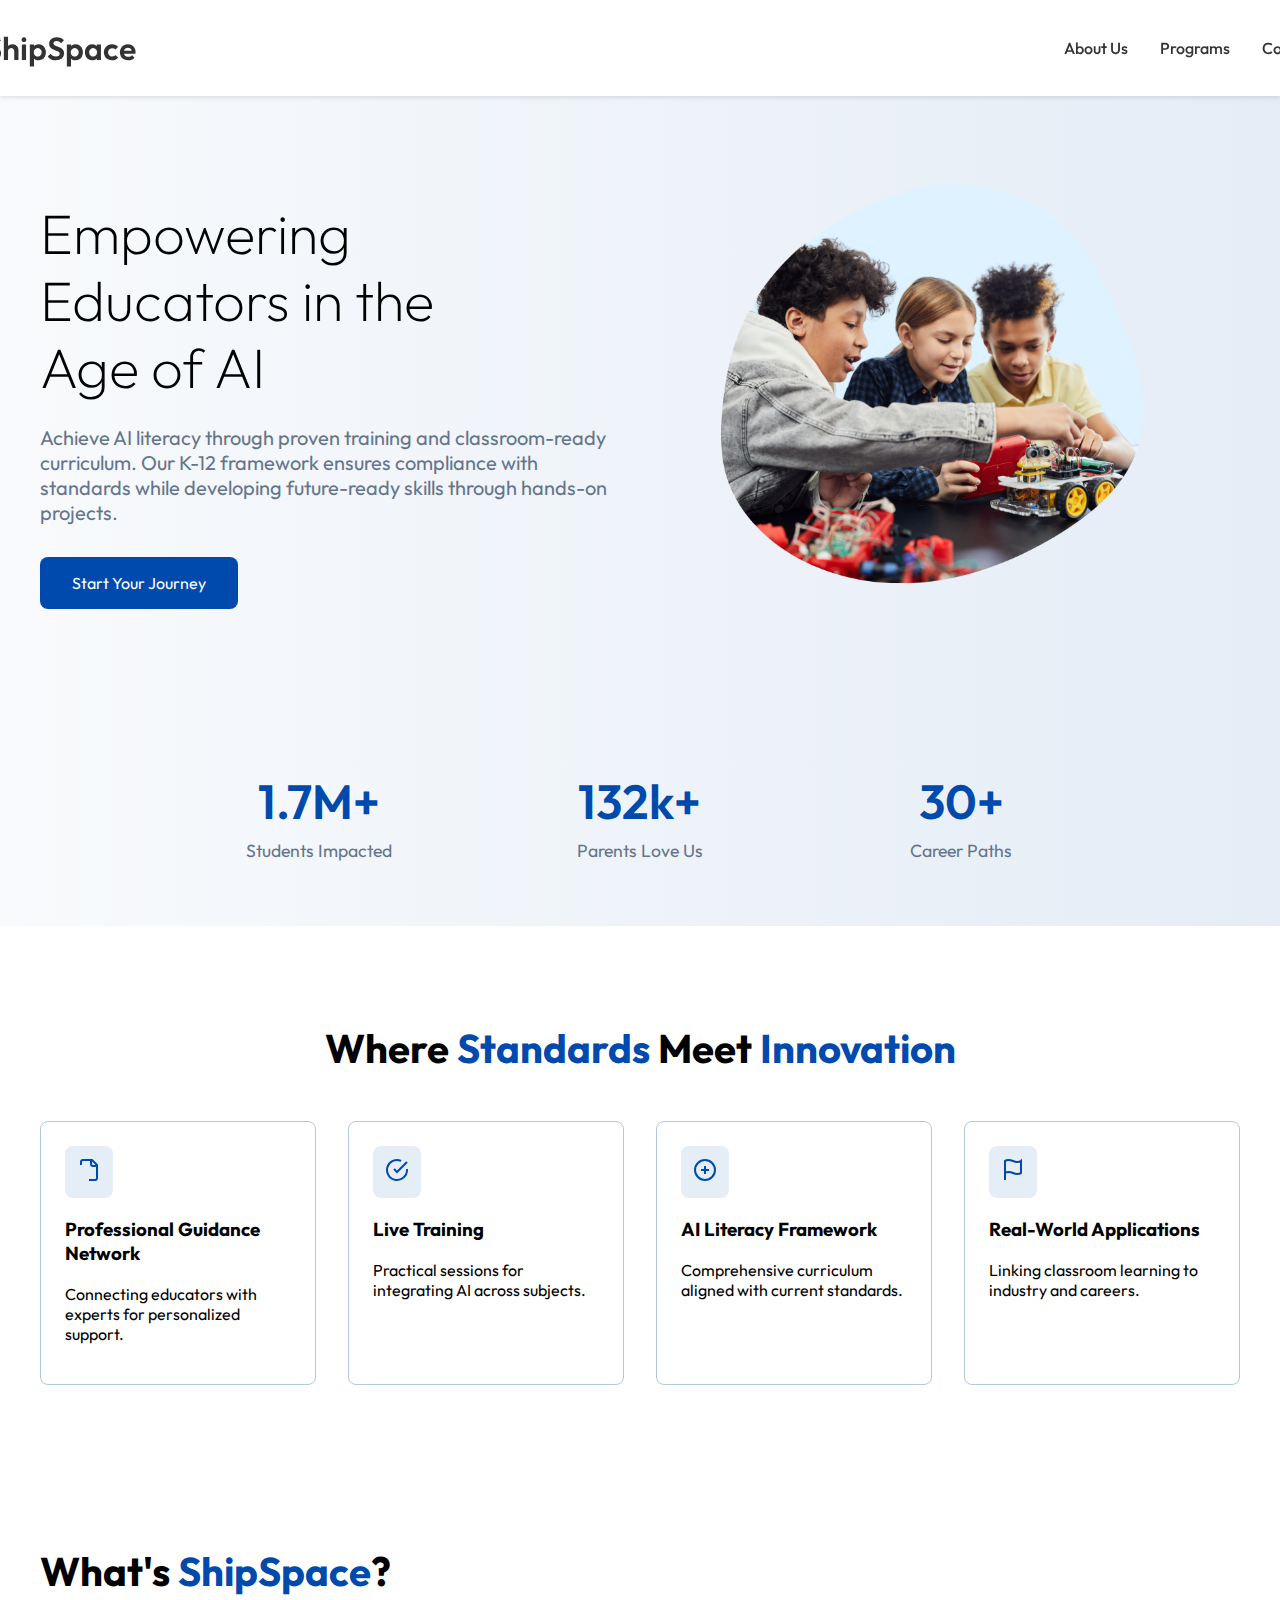
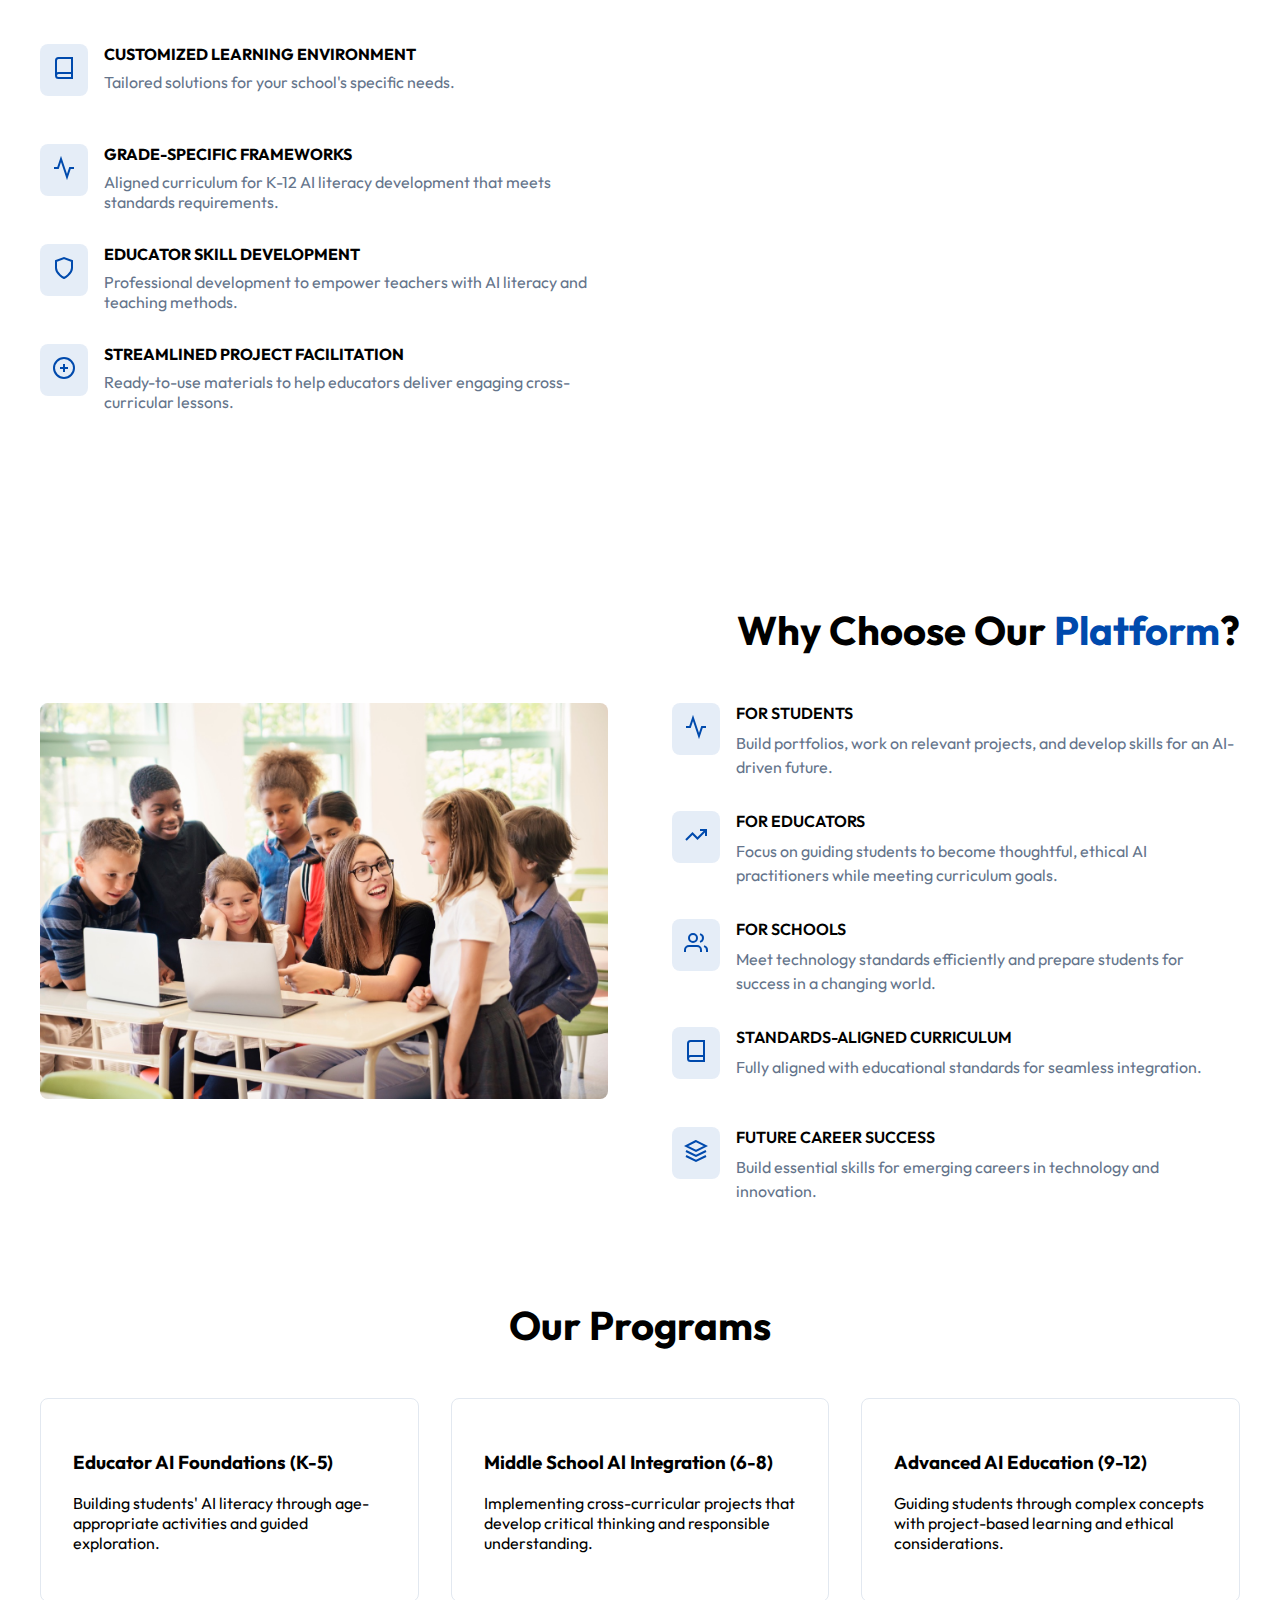
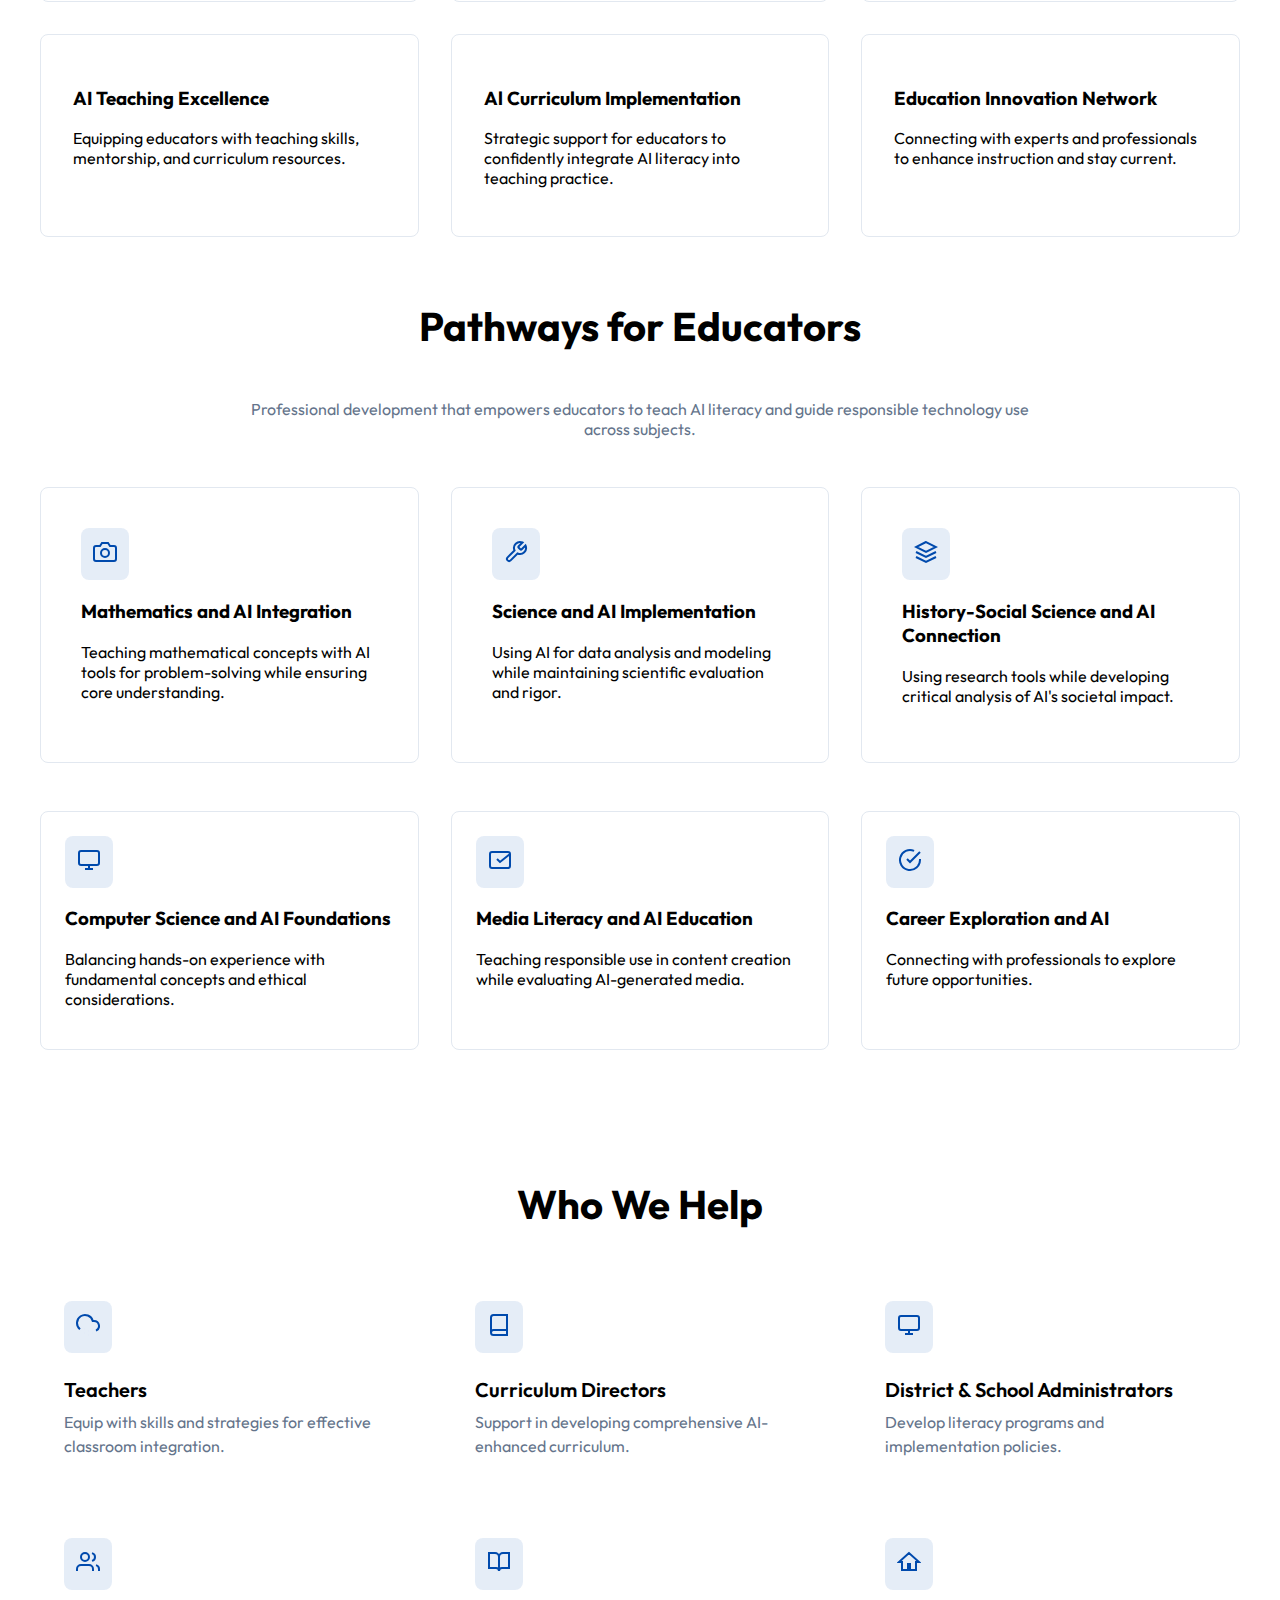
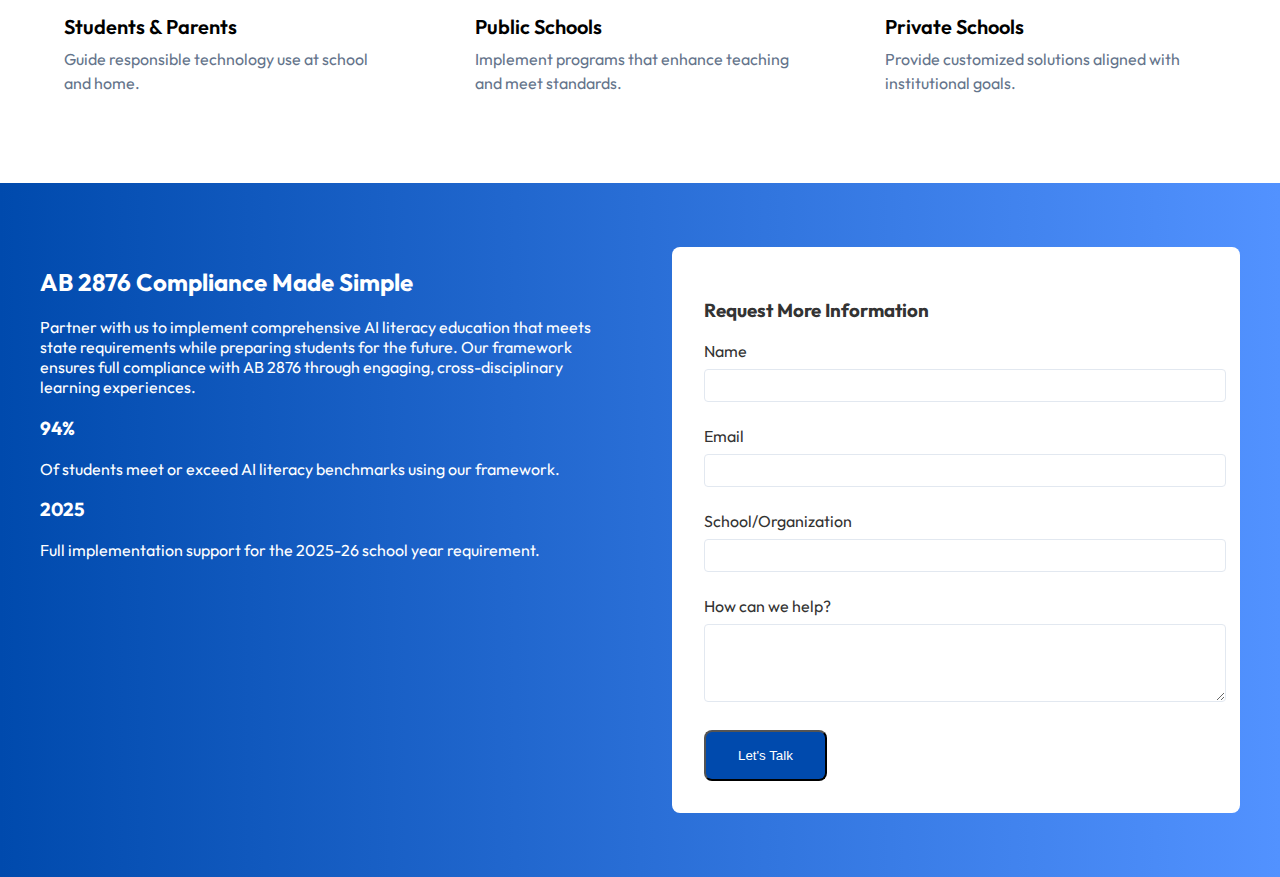
==== commit 4f34f28e: "Updated site" ====
--- a/index.html
+++ b/index.html
@@ -33,7 +33,7 @@
             <div class="hero-content">
                 <div class="hero-text">
                     <h1>Empowering Educators in the<br>Age of AI</h1>
-                    <p>Achieve Al literacy standards through proven, educator training and classroom-ready curriculum. Our comprehensive K-12 framework ensures full compliance with 2025-26 standards requirements while developing future-ready skills through hands-on projects.</p>
+                    <p>Achieve AI literacy through proven training and classroom-ready curriculum. Our K-12 framework ensures compliance with standards while developing future-ready skills through hands-on projects.</p>
                     <a href="#contact-form" class="cta-button">Start Your Journey</a>
                 </div>
                 <div class="hero-image">
@@ -73,7 +73,7 @@
                             </svg>
                         </div>
                         <h3>Professional Guidance Network</h3>
-                        <p>Connecting educators with industry experts and academic leaders for personalized guidance.</p>
+                        <p>Connecting educators with experts for personalized support.</p>
                     </div>
                     <div class="benefit-card">
                         <div class="icon-container">
@@ -83,7 +83,7 @@
                             </svg>
                         </div>
                         <h3>Live Training</h3>
-                        <p>Live training sessions and cross-disciplinary learning that helps educators safely understand and integrate Al across mathematics, science, and social studies.</p>
+                        <p>Practical sessions for integrating AI across subjects.</p>
                     </div>
                     <div class="benefit-card">
                         <div class="icon-container">
@@ -94,7 +94,7 @@
                             </svg>
                         </div>
                         <h3>AI Literacy Framework</h3>
-                        <p>Comprehensive AI literacy curriculum embedded throughout all grade levels, with full support for 2025-26 requirements.</p>
+                        <p>Comprehensive curriculum aligned with current standards.</p>
                     </div>
                     <div class="benefit-card">
                         <div class="icon-container">
@@ -104,7 +104,7 @@
                             </svg>
                         </div>
                         <h3>Real-World Applications</h3>
-                        <p>Connect classroom learning to industry practices and future careers.</p>
+                        <p>Linking classroom learning to industry and careers.</p>
                     </div>
                 </div>
             </div>
@@ -123,7 +123,7 @@
                             </div>
                             <div>
                                 <h3>CUSTOMIZED LEARNING ENVIRONMENT</h3>
-                                <p>Tailored to fit your school's needs.</p>
+                                <p>Tailored solutions for your school's specific needs.</p>
                             </div>
                         </div>
                         
@@ -135,7 +135,7 @@
                             </div>
                             <div>
                                 <h3>GRADE-SPECIFIC FRAMEWORKS</h3>
-                                <p>IQC-aligned curriculum for K-12 AI literacy development, with comprehensive support for 2025-26 state requirements.</p>
+                                <p>Aligned curriculum for K-12 AI literacy development that meets standards requirements.</p>
                             </div>
                         </div>
                         
@@ -147,7 +147,7 @@
                             </div>
                             <div>
                                 <h3>EDUCATOR SKILL DEVELOPMENT</h3>
-                                <p>Comprehensive professional development to empower teachers with AI literacy and innovative teaching methods.</p>
+                                <p>Professional development to empower teachers with AI literacy and teaching methods.</p>
                             </div>
                         </div>
                         
@@ -161,7 +161,7 @@
                             </div>
                             <div>
                                 <h3>STREAMLINED PROJECT FACILITATION</h3>
-                                <p>Ready-to-teach project materials and guides to help educators deliver engaging cross-curricular lessons.</p>
+                                <p>Ready-to-use materials to help educators deliver engaging cross-curricular lessons.</p>
                             </div>
                         </div>
                     </div>
@@ -191,7 +191,7 @@
                             </div>
                             <div class="why-feature-text">
                                 <h3>FOR STUDENTS</h3>
-                                <p>Build AI-enhanced portfolios, work on projects using cutting-edge AI tools, and develop practical skills for the AI-driven future of college and careers.</p>
+                                <p>Build portfolios, work on relevant projects, and develop skills for an AI-driven future.</p>
                             </div>
                         </div>
 
@@ -204,7 +204,7 @@
                             </div>
                             <div class="why-feature-text">
                                 <h3>FOR EDUCATORS</h3>
-                                <p>Leverage our AI-integrated curriculum and focus on what matters most - guiding students to become thoughtful, ethical AI practitioners and innovators.</p>
+                                <p>Focus on guiding students to become thoughtful, ethical AI practitioners while meeting curriculum goals.</p>
                             </div>
                         </div>
 
@@ -219,7 +219,7 @@
                             </div>
                             <div class="why-feature-text">
                                 <h3>FOR SCHOOLS</h3>
-                                <p>Improve technology readiness scores, meet AI literacy standards efficiently, and prepare students for success in an AI-transformed world.</p>
+                                <p>Meet technology standards efficiently and prepare students for success in a changing world.</p>
                             </div>
                         </div>
 
@@ -231,7 +231,7 @@
                             </div>
                             <div class="why-feature-text">
                                 <h3>STANDARDS-ALIGNED CURRICULUM</h3>
-                                <p>Fully aligned with national and state AI education standards for seamless integration into existing programs.</p>
+                                <p>Fully aligned with educational standards for seamless integration.</p>
                             </div>
                         </div>
 
@@ -243,7 +243,7 @@
                             </div>
                             <div class="why-feature-text">
                                 <h3>FUTURE CAREER SUCCESS</h3>
-                                <p>Build essential AI and technology skills while developing the creative mindset needed for emerging careers in tech, innovation, and entrepreneurship.</p>
+                                <p>Build essential skills for emerging careers in technology and innovation.</p>
                             </div>
                         </div>
                     </div>
@@ -257,35 +257,34 @@
                 <div class="features-grid">
                     <div class="feature-card">
                         <h3>Educator AI Foundations (K-5)</h3>
-                        <p>Training teachers to build students' Al literacy through age-appropriate activities and guided exploration, with mentor support for classroom implementation.
-                        </p>
+                        <p>Building students' AI literacy through age-appropriate activities and guided exploration.</p>
                     </div>
                     <div class="feature-card">
                         <h3>Middle School Al Integration (6-8)</h3>
-                        <p>Supporting teachers in implementing cross-curricular Al literacy projects, with guidance on fostering critical thinking and responsible Al understanding.</p>
+                        <p>Implementing cross-curricular projects that develop critical thinking and responsible understanding.</p>
                     </div>
                     <div class="feature-card">
                         <h3>Advanced AI Education (9-12)</h3>
-                        <p>Empowering teachers to guide students through complex Al concepts and applications, with professional development on project-based learning and ethical Al use.</p>
+                        <p>Guiding students through complex concepts with project-based learning and ethical considerations.</p>
                     </div>
                     <div class="feature-card">
                         <h3>AI Teaching Excellence</h3>
-                        <p>Comprehensive professional development program equipping educators with AI literacy teaching skills, ongoing mentorship, and curriculum resources.</p>
+                        <p>Equipping educators with teaching skills, mentorship, and curriculum resources.</p>
                     </div>
                     <div class="feature-card">
                         <h3>Al Curriculum Implementation</h3>
-                        <p>Strategic support and coaching for educators to confidently integrate Al literacy standards into their teaching practice, ensuring alignment with 2025-26 requirements.</p>
+                        <p>Strategic support for educators to confidently integrate AI literacy into teaching practice.</p>
                     </div>
                     <div class="feature-card">
                         <h3>Education Innovation Network</h3>
-                        <p>Connecting educators with Al education experts, researchers, and industry professionals to enhance classroom instruction and stay current with AI developments.</p>
+                        <p>Connecting with experts and professionals to enhance instruction and stay current.</p>
                     </div>
                 </div>
 
                 <!-- Add new Curriculum Tracks section -->
                 <h2 style="margin-top: 4rem;">Pathways for Educators</h2>
                 <p style="text-align: center; max-width: 800px; margin: 0 auto 3rem; color: #64748b;">
-                    Our professional development tracks empower educators with dual expertise: teaching AI literacy and guiding students in the responsible use of Al tools to enhance learning across all subject areas.
+                    Professional development that empowers educators to teach AI literacy and guide responsible technology use across subjects.
                 </p>
 
                 <!-- Core Subjects Grid -->
@@ -298,7 +297,7 @@
                             </svg>
                         </div>
                         <h3>Mathematics and AI Integration</h3>
-                        <p>Training educators to teach mathematical concepts while incorporating AI tools for problem-solving, helping students learn when to use Al for calculations, modeling, and mathematical exploration - all while ensuring deep understanding of core concepts.</p>
+                        <p>Teaching mathematical concepts with AI tools for problem-solving while ensuring core understanding.</p>
                     </div>
                     <div class="feature-card" style="padding: 2.5rem;">
                         <div class="icon-container">
@@ -307,7 +306,7 @@
                             </svg>
                         </div>
                         <h3>Science and AI Implementation</h3>
-                        <p>Equipping teachers to guide students in using Al tools for data analysis, hypothesis testing, and scientific modeling, while teaching critical evaluation of Al-generated results and maintaining scientific rigor.</p>
+                        <p>Using AI for data analysis and modeling while maintaining scientific evaluation and rigor.</p>
                     </div>
                     <div class="feature-card" style="padding: 2.5rem;">
                         <div class="icon-container">
@@ -316,7 +315,7 @@
                             </svg>
                         </div>
                         <h3>History-Social Science and AI Connection</h3>
-                        <p>Supporting educators in teaching students to effectively use Al research tools while developing critical analysis skills, examining Al's societal impact, and evaluating AI-generated historical content and sources.</p>
+                        <p>Using research tools while developing critical analysis of AI's societal impact.</p>
                     </div>
                 </div>
 
@@ -331,7 +330,7 @@
                             </svg>
                         </div>
                         <h3>Computer Science and AI Foundations</h3>
-                        <p>Training teachers to help students understand Al systems while using them as learning tools - balancing hands-on Al tool experience with fundamental programming concepts and ethical Al use.</p>
+                        <p>Balancing hands-on experience with fundamental concepts and ethical considerations.</p>
                     </div>
                     <div class="feature-card" style="padding: 1.5rem;">
                         <div class="icon-container">
@@ -341,7 +340,7 @@
                             </svg>
                         </div>
                         <h3>Media Literacy and AI Education</h3>
-                        <p>Preparing educators to teach responsible Al tool use in content creation and research, while developing students' skills in evaluating Al-generated media and understanding digital citizenship.</p>
+                        <p>Teaching responsible use in content creation while evaluating AI-generated media.</p>
                     </div>
                     <div class="feature-card" style="padding: 1.5rem;">
                         <div class="icon-container">
@@ -351,7 +350,7 @@
                             </svg>
                         </div>
                         <h3>Career Exploration and AI</h3>
-                        <p>Connect with industry professionals and explore AI-related career opportunities.</p>
+                        <p>Connecting with professionals to explore future opportunities.</p>
                     </div>
                 </div>
             </div>
@@ -374,7 +373,7 @@
                             </svg>
                         </div>
                         <h3>Teachers</h3>
-                        <p>Equip educators with AI teaching skills and strategies for effective classroom integration.</p>
+                        <p>Equip with skills and strategies for effective classroom integration.</p>
                     </div>
 
                     <div class="help-card">
@@ -384,8 +383,7 @@
                             </svg>
                         </div>
                         <h3>Curriculum Directors</h3>
-                        <p>Equip educators with AI teaching skills and strategies for effective classroom integration.
-                        </p>
+                        <p>Support in developing comprehensive AI-enhanced curriculum.</p>
                     </div>
 
                     <div class="help-card">
@@ -397,7 +395,7 @@
                             </svg>
                         </div>
                         <h3>District & School Administrators</h3>
-                        <p>Develop comprehensive AI literacy programs and implementation policies.</p>
+                        <p>Develop literacy programs and implementation policies.</p>
                     </div>
 
                     <div class="help-card">
@@ -410,7 +408,7 @@
                             </svg>
                         </div>
                         <h3>Students & Parents</h3>
-                        <p>Guide responsible AI use in learning environments, both at school and home.</p>
+                        <p>Guide responsible technology use at school and home.</p>
                     </div>
 
                     <div class="help-card">
@@ -421,7 +419,7 @@
                             </svg>
                         </div>
                         <h3>Public Schools</h3>
-                        <p>Implement district-wide AI literacy programs that enhance teaching and meet standards.</p>
+                        <p>Implement programs that enhance teaching and meet standards.</p>
                     </div>
 
                     <div class="help-card">
@@ -431,7 +429,7 @@
                             </svg>
                         </div>
                         <h3>Private Schools</h3>
-                        <p>Provide customized AI literacy solutions aligned with institutional goals.</p>
+                        <p>Provide customized solutions aligned with institutional goals.</p>
                     </div>
                 </div>
             </div>
